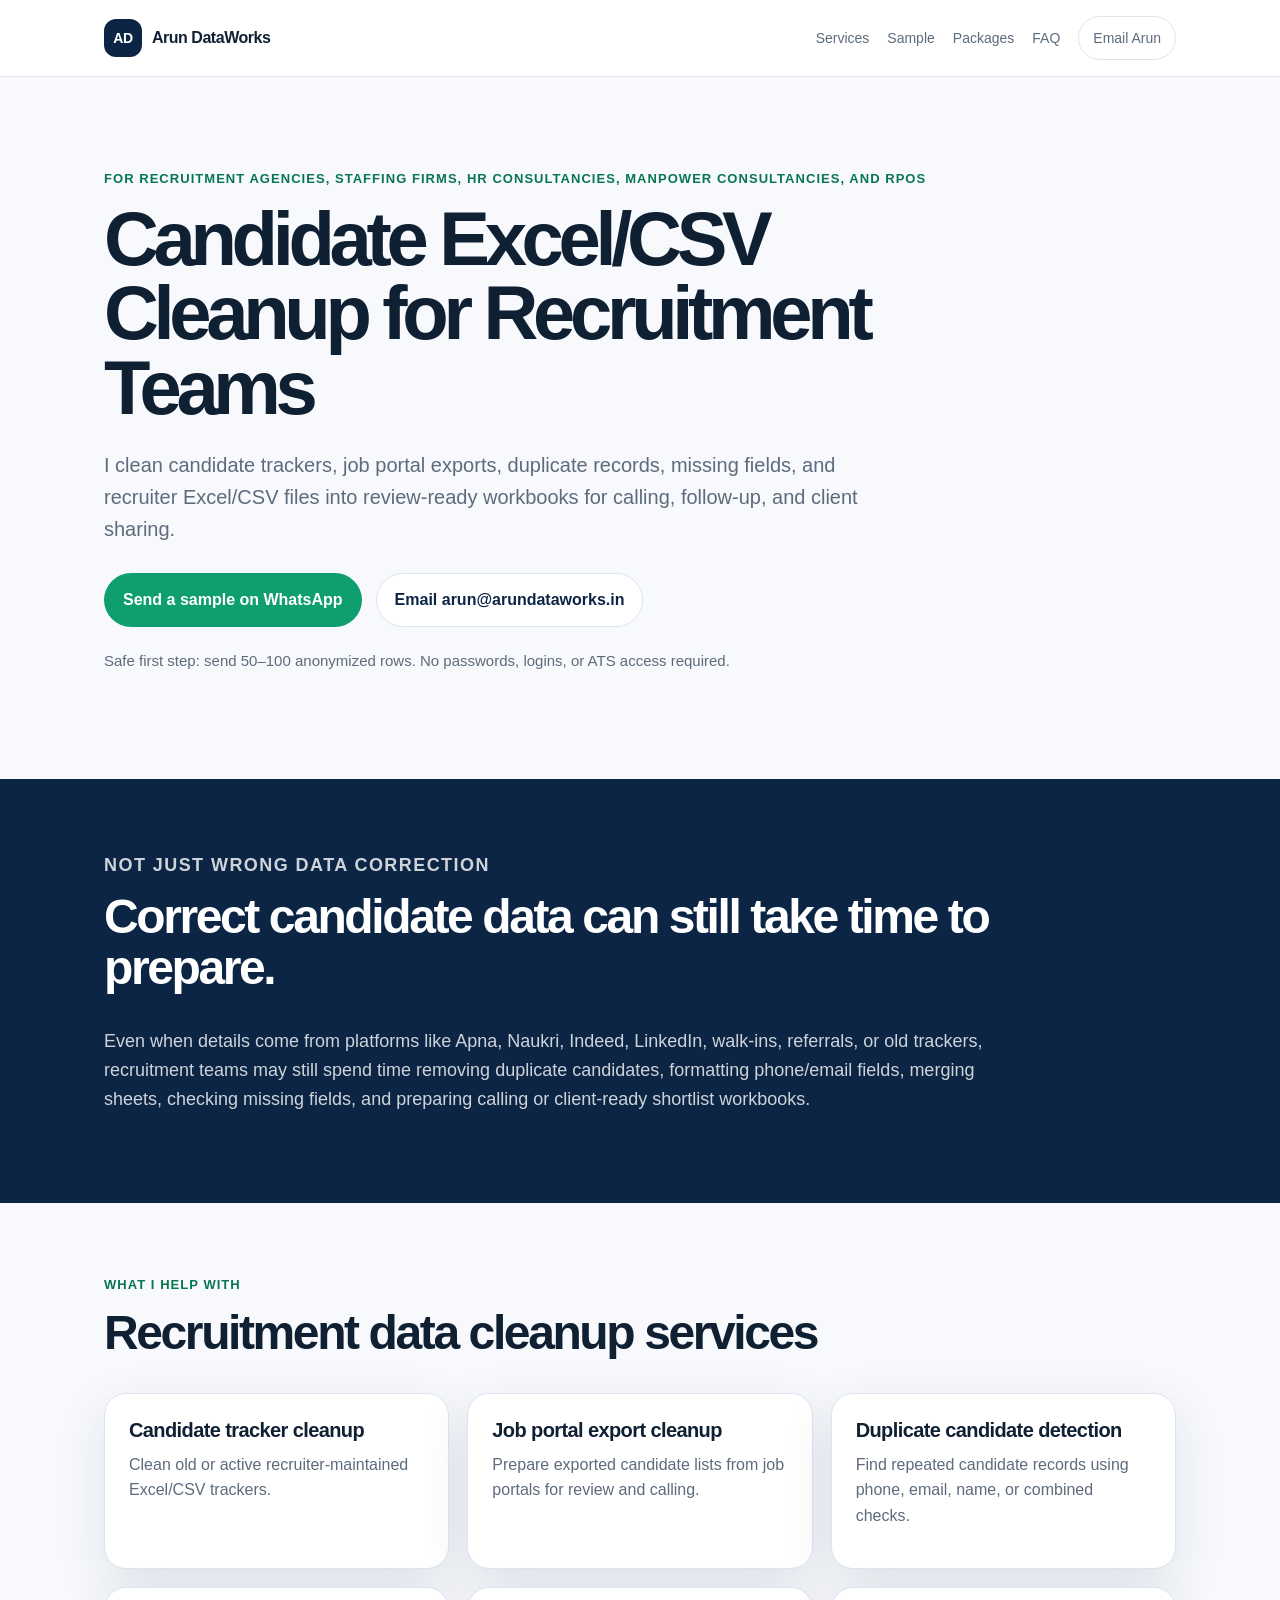
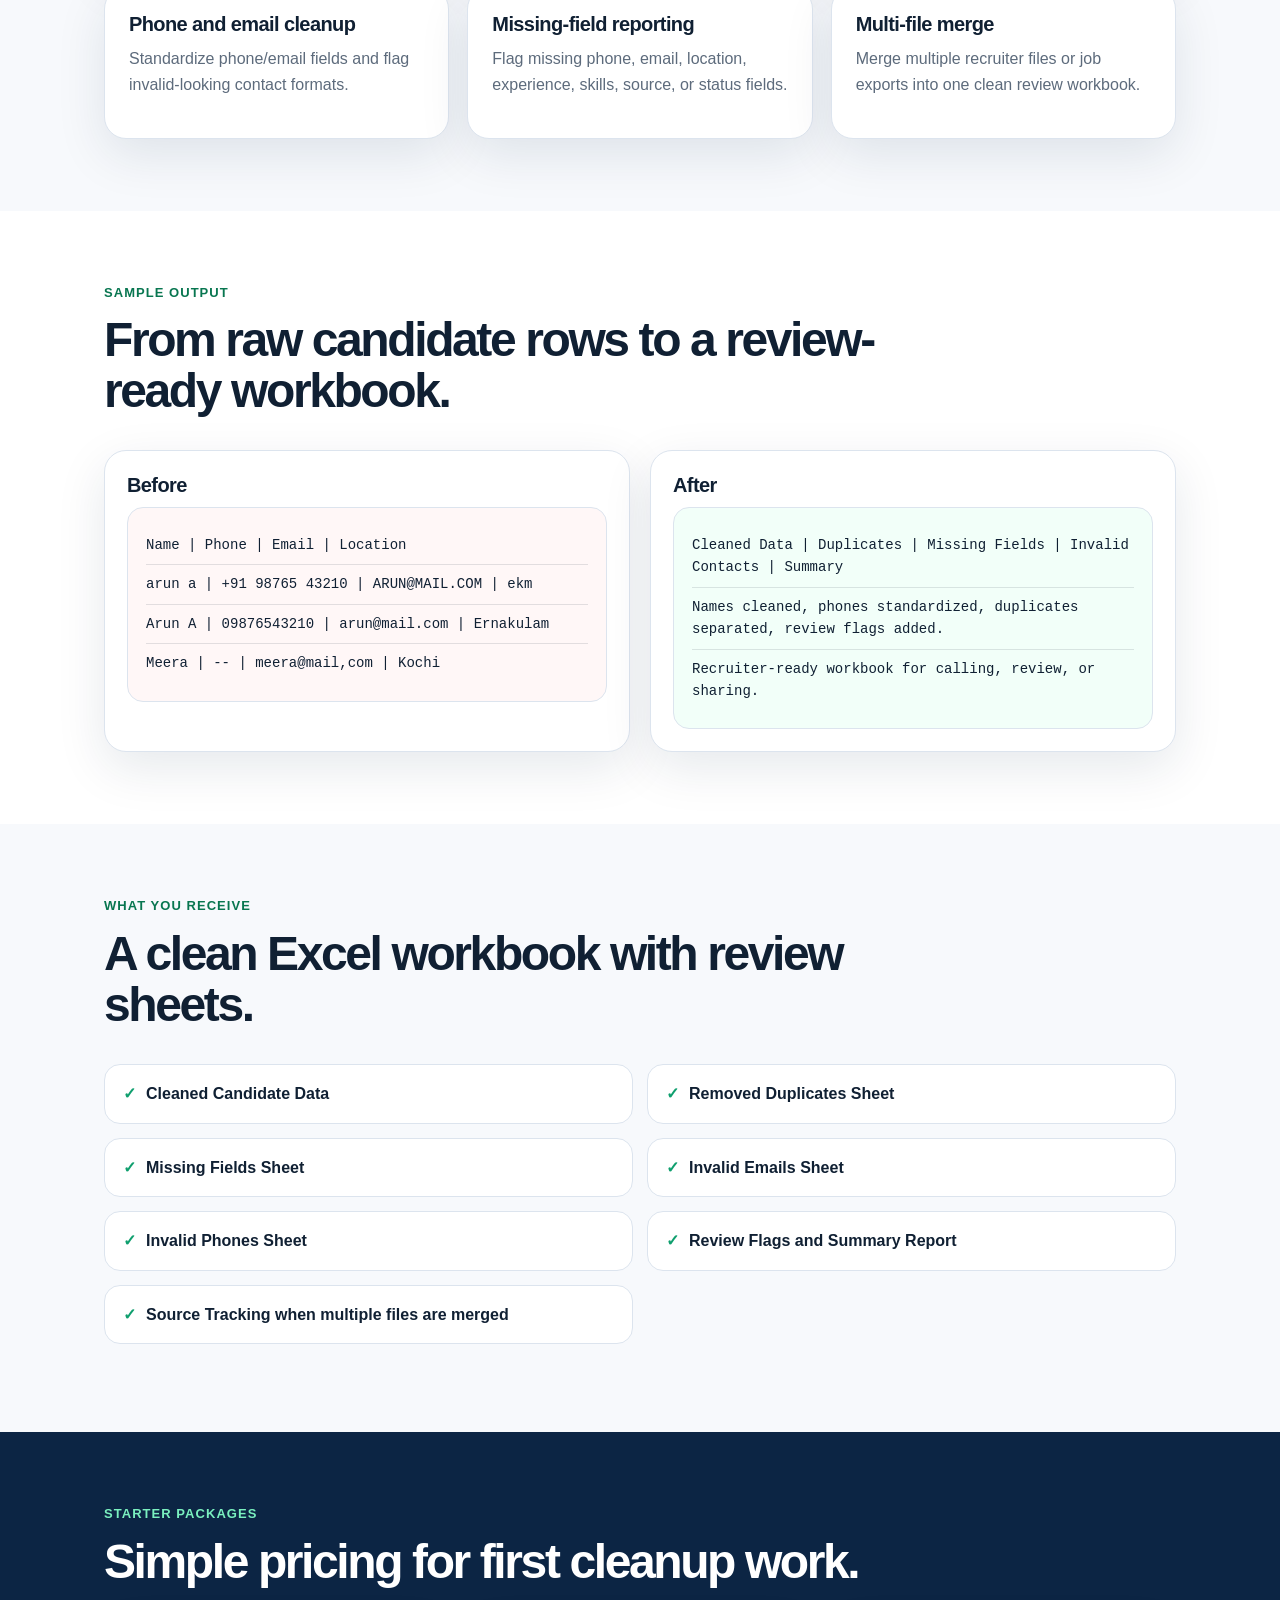
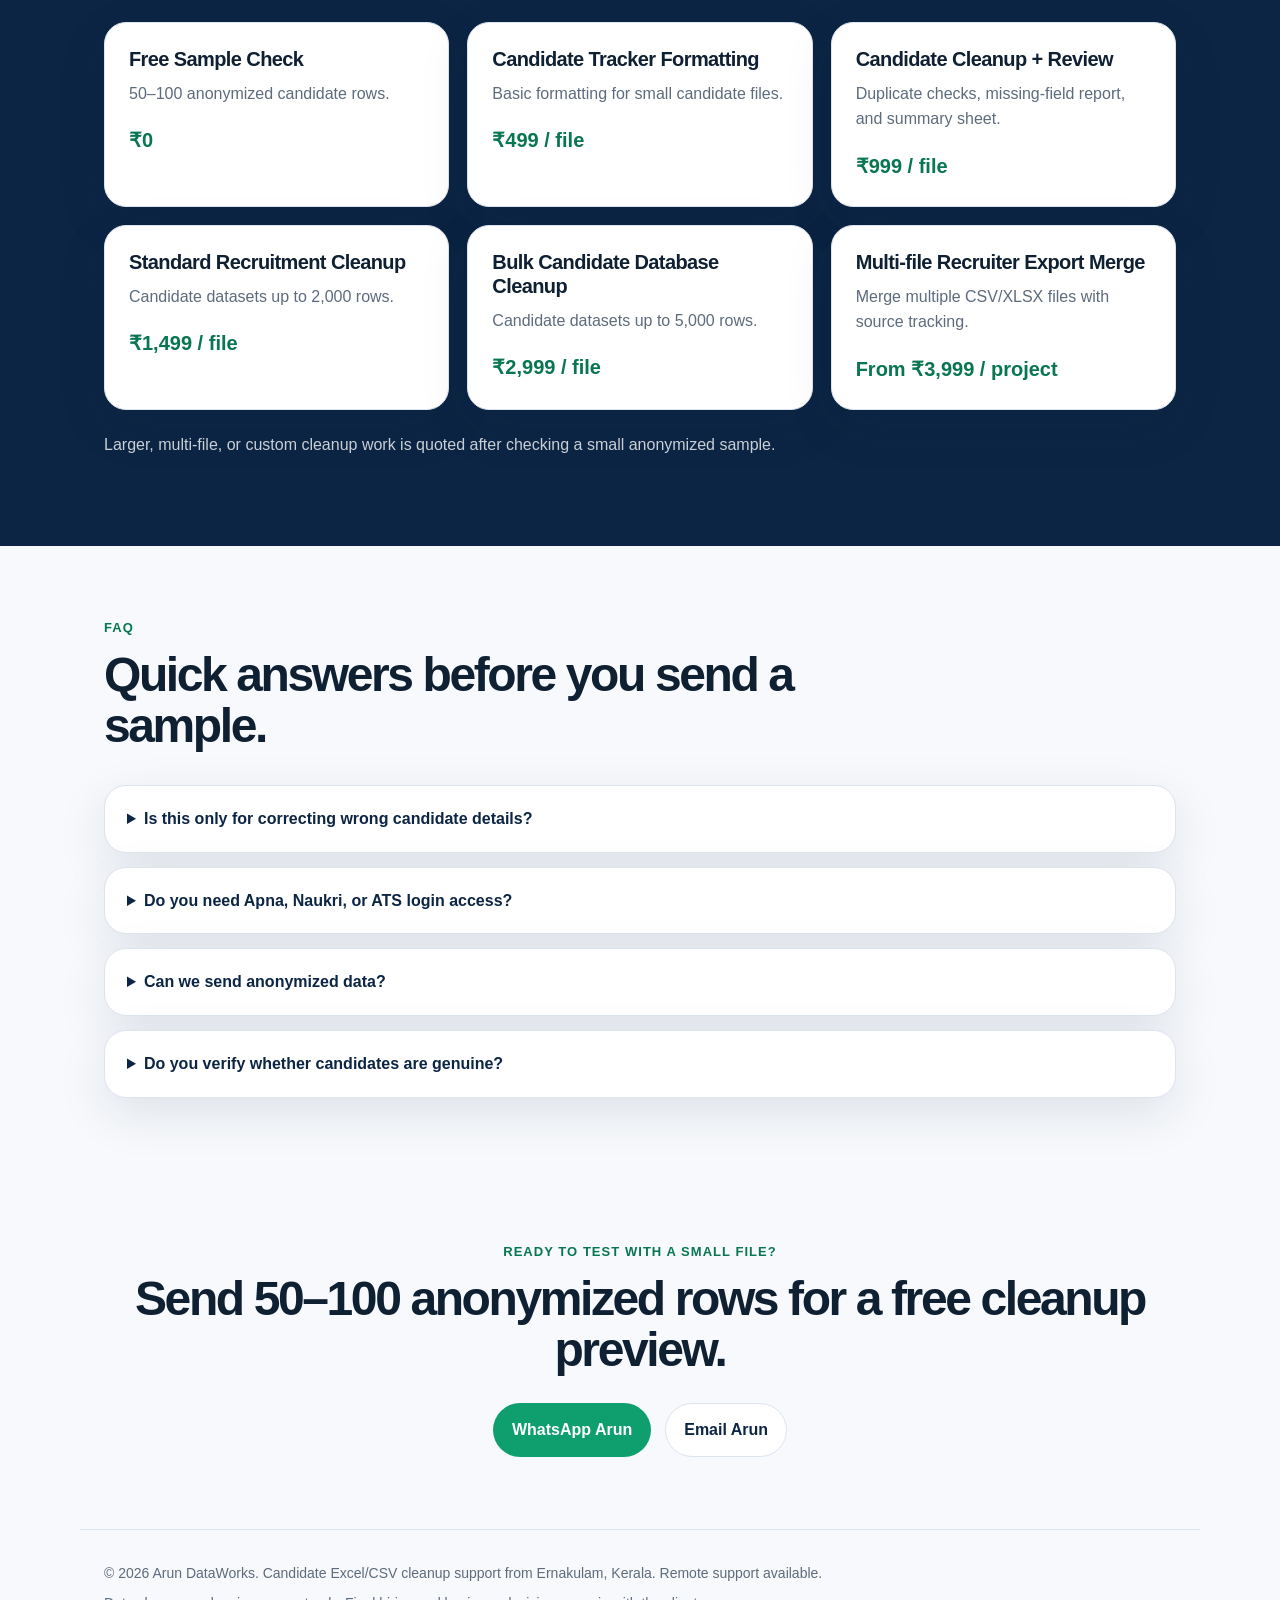
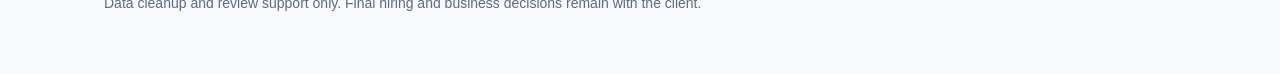
==== index.html @ e159ff58 "Initial website structure" ====
<!DOCTYPE html>
<html lang="en">
<head>
  <meta charset="UTF-8" />
  <meta name="viewport" content="width=device-width, initial-scale=1.0" />
  <meta name="description" content="Arun DataWorks helps recruitment teams clean candidate Excel/CSV files into calling-ready and review-ready workbooks." />
  <title>Arun DataWorks | Candidate Excel/CSV Cleanup</title>
  <link rel="stylesheet" href="style.css" />
</head>
<body>
  <header class="site-header">
    <nav class="nav">
      <a class="brand" href="#top" aria-label="Arun DataWorks home">
        <span class="brand-mark">AD</span>
        <span>Arun DataWorks</span>
      </a>

      <div class="nav-links" aria-label="Primary navigation">
        <a href="#services">Services</a>
        <a href="#sample">Sample</a>
        <a href="#packages">Packages</a>
        <a href="#faq">FAQ</a>
        <a class="nav-cta" href="mailto:arun@arundataworks.in">Email Arun</a>
      </div>
    </nav>
  </header>

  <main id="top">
    <section class="hero section">
      <div class="hero-content">
        <p class="eyebrow">For recruitment agencies, staffing firms, HR consultancies, manpower consultancies, and RPOs</p>
        <h1>Candidate Excel/CSV Cleanup for Recruitment Teams</h1>
        <p class="hero-subtitle">
          I clean candidate trackers, job portal exports, duplicate records, missing fields,
          and recruiter Excel/CSV files into review-ready workbooks for calling, follow-up,
          and client sharing.
        </p>

        <div class="hero-actions">
          <a class="button primary" href="https://wa.me/919778073246">Send a sample on WhatsApp</a>
          <a class="button secondary" href="mailto:arun@arundataworks.in">Email arun@arundataworks.in</a>
        </div>

        <p class="trust-note">
          Safe first step: send 50–100 anonymized rows. No passwords, logins, or ATS access required.
        </p>
      </div>
    </section>

    <section class="section problem">
      <div class="section-heading">
        <p class="eyebrow">Not just wrong data correction</p>
        <h2>Correct candidate data can still take time to prepare.</h2>
      </div>
      <p>
        Even when details come from platforms like Apna, Naukri, Indeed, LinkedIn, walk-ins,
        referrals, or old trackers, recruitment teams may still spend time removing duplicate
        candidates, formatting phone/email fields, merging sheets, checking missing fields,
        and preparing calling or client-ready shortlist workbooks.
      </p>
    </section>

    <section id="services" class="section">
      <div class="section-heading">
        <p class="eyebrow">What I help with</p>
        <h2>Recruitment data cleanup services</h2>
      </div>

      <div class="grid cards">
        <article class="card">
          <h3>Candidate tracker cleanup</h3>
          <p>Clean old or active recruiter-maintained Excel/CSV trackers.</p>
        </article>
        <article class="card">
          <h3>Job portal export cleanup</h3>
          <p>Prepare exported candidate lists from job portals for review and calling.</p>
        </article>
        <article class="card">
          <h3>Duplicate candidate detection</h3>
          <p>Find repeated candidate records using phone, email, name, or combined checks.</p>
        </article>
        <article class="card">
          <h3>Phone and email cleanup</h3>
          <p>Standardize phone/email fields and flag invalid-looking contact formats.</p>
        </article>
        <article class="card">
          <h3>Missing-field reporting</h3>
          <p>Flag missing phone, email, location, experience, skills, source, or status fields.</p>
        </article>
        <article class="card">
          <h3>Multi-file merge</h3>
          <p>Merge multiple recruiter files or job exports into one clean review workbook.</p>
        </article>
      </div>
    </section>

    <section id="sample" class="section sample">
      <div class="section-heading">
        <p class="eyebrow">Sample output</p>
        <h2>From raw candidate rows to a review-ready workbook.</h2>
      </div>

      <div class="sample-grid">
        <div class="mock-table">
          <h3>Before</h3>
          <div class="table-box messy">
            <div>Name | Phone | Email | Location</div>
            <div>arun a | +91 98765 43210 | ARUN@MAIL.COM | ekm</div>
            <div>Arun A | 09876543210 | arun@mail.com | Ernakulam</div>
            <div>Meera | -- | meera@mail,com | Kochi</div>
          </div>
        </div>

        <div class="mock-table">
          <h3>After</h3>
          <div class="table-box clean">
            <div>Cleaned Data | Duplicates | Missing Fields | Invalid Contacts | Summary</div>
            <div>Names cleaned, phones standardized, duplicates separated, review flags added.</div>
            <div>Recruiter-ready workbook for calling, review, or sharing.</div>
          </div>
        </div>
      </div>
    </section>

    <section class="section receive">
      <div class="section-heading">
        <p class="eyebrow">What you receive</p>
        <h2>A clean Excel workbook with review sheets.</h2>
      </div>

      <ul class="check-list">
        <li>Cleaned Candidate Data</li>
        <li>Removed Duplicates Sheet</li>
        <li>Missing Fields Sheet</li>
        <li>Invalid Emails Sheet</li>
        <li>Invalid Phones Sheet</li>
        <li>Review Flags and Summary Report</li>
        <li>Source Tracking when multiple files are merged</li>
      </ul>
    </section>

    <section id="packages" class="section packages">
      <div class="section-heading">
        <p class="eyebrow">Starter packages</p>
        <h2>Simple pricing for first cleanup work.</h2>
      </div>

      <div class="package-list">
        <div class="package">
          <h3>Free Sample Check</h3>
          <p>50–100 anonymized candidate rows.</p>
          <strong>₹0</strong>
        </div>
        <div class="package">
          <h3>Candidate Tracker Formatting</h3>
          <p>Basic formatting for small candidate files.</p>
          <strong>₹499 / file</strong>
        </div>
        <div class="package">
          <h3>Candidate Cleanup + Review</h3>
          <p>Duplicate checks, missing-field report, and summary sheet.</p>
          <strong>₹999 / file</strong>
        </div>
        <div class="package">
          <h3>Standard Recruitment Cleanup</h3>
          <p>Candidate datasets up to 2,000 rows.</p>
          <strong>₹1,499 / file</strong>
        </div>
        <div class="package">
          <h3>Bulk Candidate Database Cleanup</h3>
          <p>Candidate datasets up to 5,000 rows.</p>
          <strong>₹2,999 / file</strong>
        </div>
        <div class="package">
          <h3>Multi-file Recruiter Export Merge</h3>
          <p>Merge multiple CSV/XLSX files with source tracking.</p>
          <strong>From ₹3,999 / project</strong>
        </div>
      </div>

      <p class="package-note">
        Larger, multi-file, or custom cleanup work is quoted after checking a small anonymized sample.
      </p>
    </section>

    <section id="faq" class="section faq">
      <div class="section-heading">
        <p class="eyebrow">FAQ</p>
        <h2>Quick answers before you send a sample.</h2>
      </div>

      <div class="faq-list">
        <details>
          <summary>Is this only for correcting wrong candidate details?</summary>
          <p>No. The main value is saving recruiter time after candidate data is collected: duplicate removal, formatting, missing-field checks, sheet merging, and calling/client-ready workbook preparation.</p>
        </details>
        <details>
          <summary>Do you need Apna, Naukri, or ATS login access?</summary>
          <p>No. I only work with Excel/CSV files shared by your team. No passwords, logins, or ATS access are required.</p>
        </details>
        <details>
          <summary>Can we send anonymized data?</summary>
          <p>Yes. For a sample check, candidate names and contact details can be removed or masked.</p>
        </details>
        <details>
          <summary>Do you verify whether candidates are genuine?</summary>
          <p>No. I provide data cleanup and review support only. Final hiring, candidate communication, client submission, and business decisions remain with your recruitment team.</p>
        </details>
      </div>
    </section>

    <section class="section final-cta">
      <p class="eyebrow">Ready to test with a small file?</p>
      <h2>Send 50–100 anonymized rows for a free cleanup preview.</h2>
      <div class="hero-actions">
        <a class="button primary" href="https://wa.me/919778073246">WhatsApp Arun</a>
        <a class="button secondary" href="mailto:arun@arundataworks.in">Email Arun</a>
      </div>
    </section>
  </main>

  <footer class="footer">
    <p>© 2026 Arun DataWorks. Candidate Excel/CSV cleanup support from Ernakulam, Kerala. Remote support available.</p>
    <p>Data cleanup and review support only. Final hiring and business decisions remain with the client.</p>
  </footer>
</body>
</html>
---- style.css ----
/* Arun DataWorks - Stage 1 website styles */

:root {
  --bg: #f7f9fc;
  --text: #102033;
  --muted: #5d6b7c;
  --navy: #0c2544;
  --navy-2: #153a66;
  --green: #0f9f6e;
  --green-dark: #087650;
  --card: #ffffff;
  --border: #dce4ee;
  --shadow: 0 16px 50px rgba(13, 37, 68, 0.10);
}

* {
  box-sizing: border-box;
}

html {
  scroll-behavior: smooth;
}

body {
  margin: 0;
  font-family: Arial, Helvetica, sans-serif;
  background: var(--bg);
  color: var(--text);
  line-height: 1.6;
}

a {
  color: inherit;
  text-decoration: none;
}

.site-header {
  position: sticky;
  top: 0;
  z-index: 10;
  background: rgba(255, 255, 255, 0.94);
  border-bottom: 1px solid var(--border);
  backdrop-filter: blur(14px);
}

.nav {
  max-width: 1120px;
  margin: 0 auto;
  padding: 16px 24px;
  display: flex;
  align-items: center;
  justify-content: space-between;
  gap: 24px;
}

.brand {
  display: flex;
  align-items: center;
  gap: 10px;
  font-weight: 800;
  letter-spacing: -0.03em;
}

.brand-mark {
  width: 38px;
  height: 38px;
  display: inline-grid;
  place-items: center;
  border-radius: 12px;
  background: var(--navy);
  color: #ffffff;
  font-size: 14px;
}

.nav-links {
  display: flex;
  align-items: center;
  gap: 18px;
  font-size: 14px;
  color: var(--muted);
}

.nav-links a:hover {
  color: var(--navy);
}

.nav-cta {
  padding: 10px 14px;
  border: 1px solid var(--border);
  border-radius: 999px;
  background: #ffffff;
}

.section {
  max-width: 1120px;
  margin: 0 auto;
  padding: 72px 24px;
}

.hero {
  min-height: 78vh;
  display: flex;
  align-items: center;
}

.hero-content {
  max-width: 850px;
}

.eyebrow {
  margin: 0 0 12px;
  color: var(--green-dark);
  text-transform: uppercase;
  letter-spacing: 0.08em;
  font-weight: 800;
  font-size: 13px;
}

h1,
h2,
h3,
p {
  margin-top: 0;
}

h1 {
  font-size: clamp(42px, 7vw, 76px);
  line-height: 0.98;
  letter-spacing: -0.07em;
  margin-bottom: 24px;
}

h2 {
  font-size: clamp(30px, 4vw, 48px);
  line-height: 1.05;
  letter-spacing: -0.05em;
  margin-bottom: 18px;
}

h3 {
  font-size: 20px;
  line-height: 1.2;
  letter-spacing: -0.03em;
  margin-bottom: 10px;
}

.hero-subtitle {
  font-size: 20px;
  color: var(--muted);
  max-width: 760px;
}

.hero-actions {
  display: flex;
  flex-wrap: wrap;
  gap: 14px;
  margin-top: 28px;
}

.button {
  display: inline-flex;
  align-items: center;
  justify-content: center;
  min-height: 48px;
  padding: 13px 18px;
  border-radius: 999px;
  font-weight: 800;
  border: 1px solid transparent;
}

.button.primary {
  background: var(--green);
  color: #ffffff;
}

.button.primary:hover {
  background: var(--green-dark);
}

.button.secondary {
  background: #ffffff;
  color: var(--navy);
  border-color: var(--border);
}

.trust-note {
  margin-top: 22px;
  color: var(--muted);
  font-size: 15px;
}

.problem {
  background: var(--navy);
  color: #ffffff;
  max-width: none;
  padding-left: calc((100% - 1120px) / 2 + 24px);
  padding-right: calc((100% - 1120px) / 2 + 24px);
}

.problem .section-heading,
.problem p {
  max-width: 900px;
}

.problem p {
  color: rgba(255, 255, 255, 0.80);
  font-size: 18px;
}

.section-heading {
  max-width: 780px;
  margin-bottom: 34px;
}

.grid.cards {
  display: grid;
  grid-template-columns: repeat(3, 1fr);
  gap: 18px;
}

.card,
.package,
details,
.mock-table {
  background: var(--card);
  border: 1px solid var(--border);
  border-radius: 22px;
  box-shadow: var(--shadow);
}

.card {
  padding: 24px;
}

.card p,
.package p,
details p {
  color: var(--muted);
}

.sample {
  background: #ffffff;
  max-width: none;
  padding-left: calc((100% - 1120px) / 2 + 24px);
  padding-right: calc((100% - 1120px) / 2 + 24px);
}

.sample-grid {
  display: grid;
  grid-template-columns: repeat(2, 1fr);
  gap: 20px;
}

.mock-table {
  padding: 22px;
}

.table-box {
  overflow-x: auto;
  padding: 18px;
  border-radius: 16px;
  font-family: "Courier New", Courier, monospace;
  font-size: 14px;
  border: 1px solid var(--border);
}

.table-box div {
  padding: 8px 0;
  border-bottom: 1px solid rgba(16, 32, 51, 0.12);
}

.table-box div:last-child {
  border-bottom: none;
}

.table-box.messy {
  background: #fff7f7;
}

.table-box.clean {
  background: #f2fff9;
}

.check-list {
  display: grid;
  grid-template-columns: repeat(2, 1fr);
  gap: 14px;
  padding: 0;
  list-style: none;
}

.check-list li {
  background: #ffffff;
  border: 1px solid var(--border);
  border-radius: 16px;
  padding: 16px 18px;
  font-weight: 700;
}

.check-list li::before {
  content: "✓";
  color: var(--green);
  margin-right: 10px;
}

.packages {
  background: var(--navy);
  color: #ffffff;
  max-width: none;
  padding-left: calc((100% - 1120px) / 2 + 24px);
  padding-right: calc((100% - 1120px) / 2 + 24px);
}

.packages .eyebrow {
  color: #7af0bf;
}

.package-list {
  display: grid;
  grid-template-columns: repeat(3, 1fr);
  gap: 18px;
}

.package {
  padding: 24px;
  color: var(--text);
}

.package strong {
  display: block;
  margin-top: 18px;
  color: var(--green-dark);
  font-size: 20px;
}

.package-note {
  margin-top: 22px;
  color: rgba(255, 255, 255, 0.78);
}

.faq-list {
  display: grid;
  gap: 14px;
}

details {
  padding: 20px 22px;
}

summary {
  cursor: pointer;
  font-weight: 800;
  color: var(--navy);
}

details p {
  margin-top: 12px;
  margin-bottom: 0;
}

.final-cta {
  text-align: center;
}

.final-cta .hero-actions {
  justify-content: center;
}

.footer {
  max-width: 1120px;
  margin: 0 auto;
  padding: 32px 24px 52px;
  color: var(--muted);
  border-top: 1px solid var(--border);
  font-size: 14px;
}

.footer p {
  margin-bottom: 8px;
}

@media (max-width: 860px) {
  .nav {
    align-items: flex-start;
  }

  .nav-links {
    display: none;
  }

  .hero {
    min-height: auto;
    padding-top: 64px;
  }

  .grid.cards,
  .sample-grid,
  .package-list,
  .check-list {
    grid-template-columns: 1fr;
  }

  .section {
    padding-top: 56px;
    padding-bottom: 56px;
  }
}
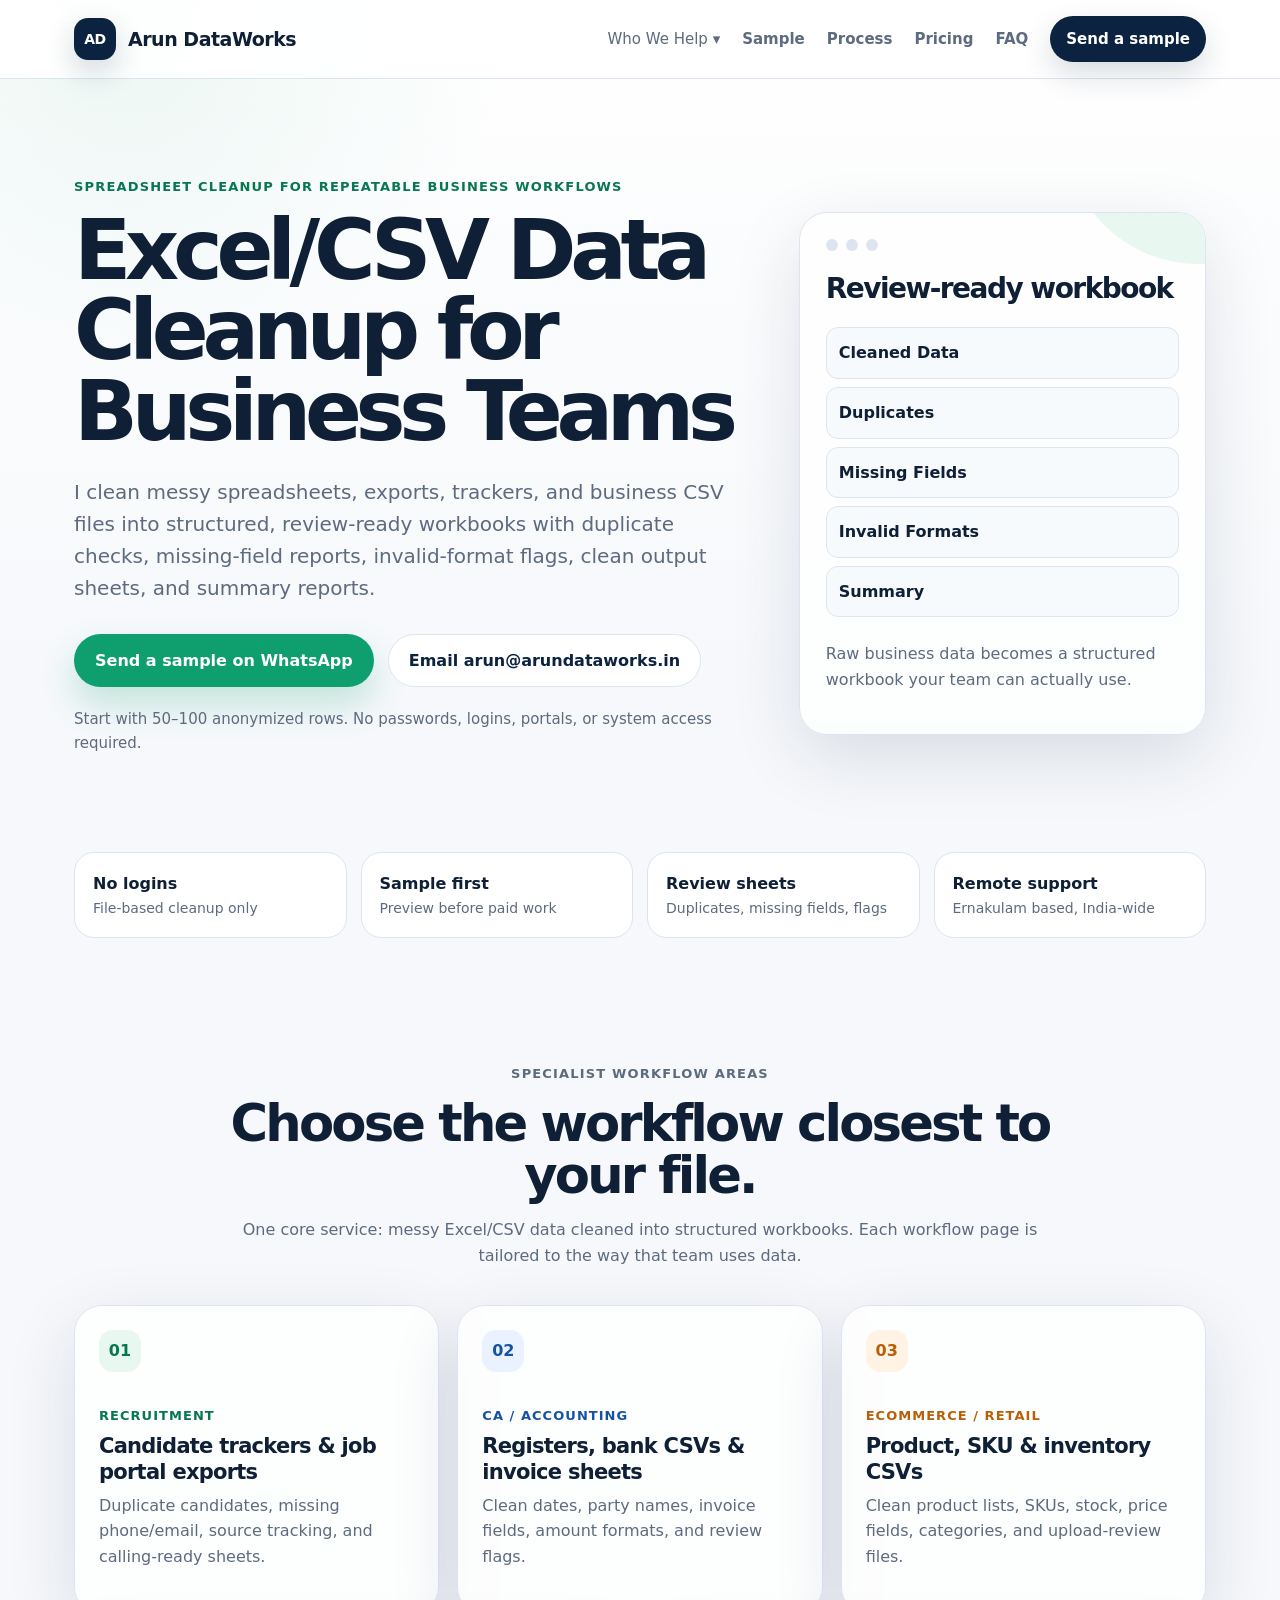
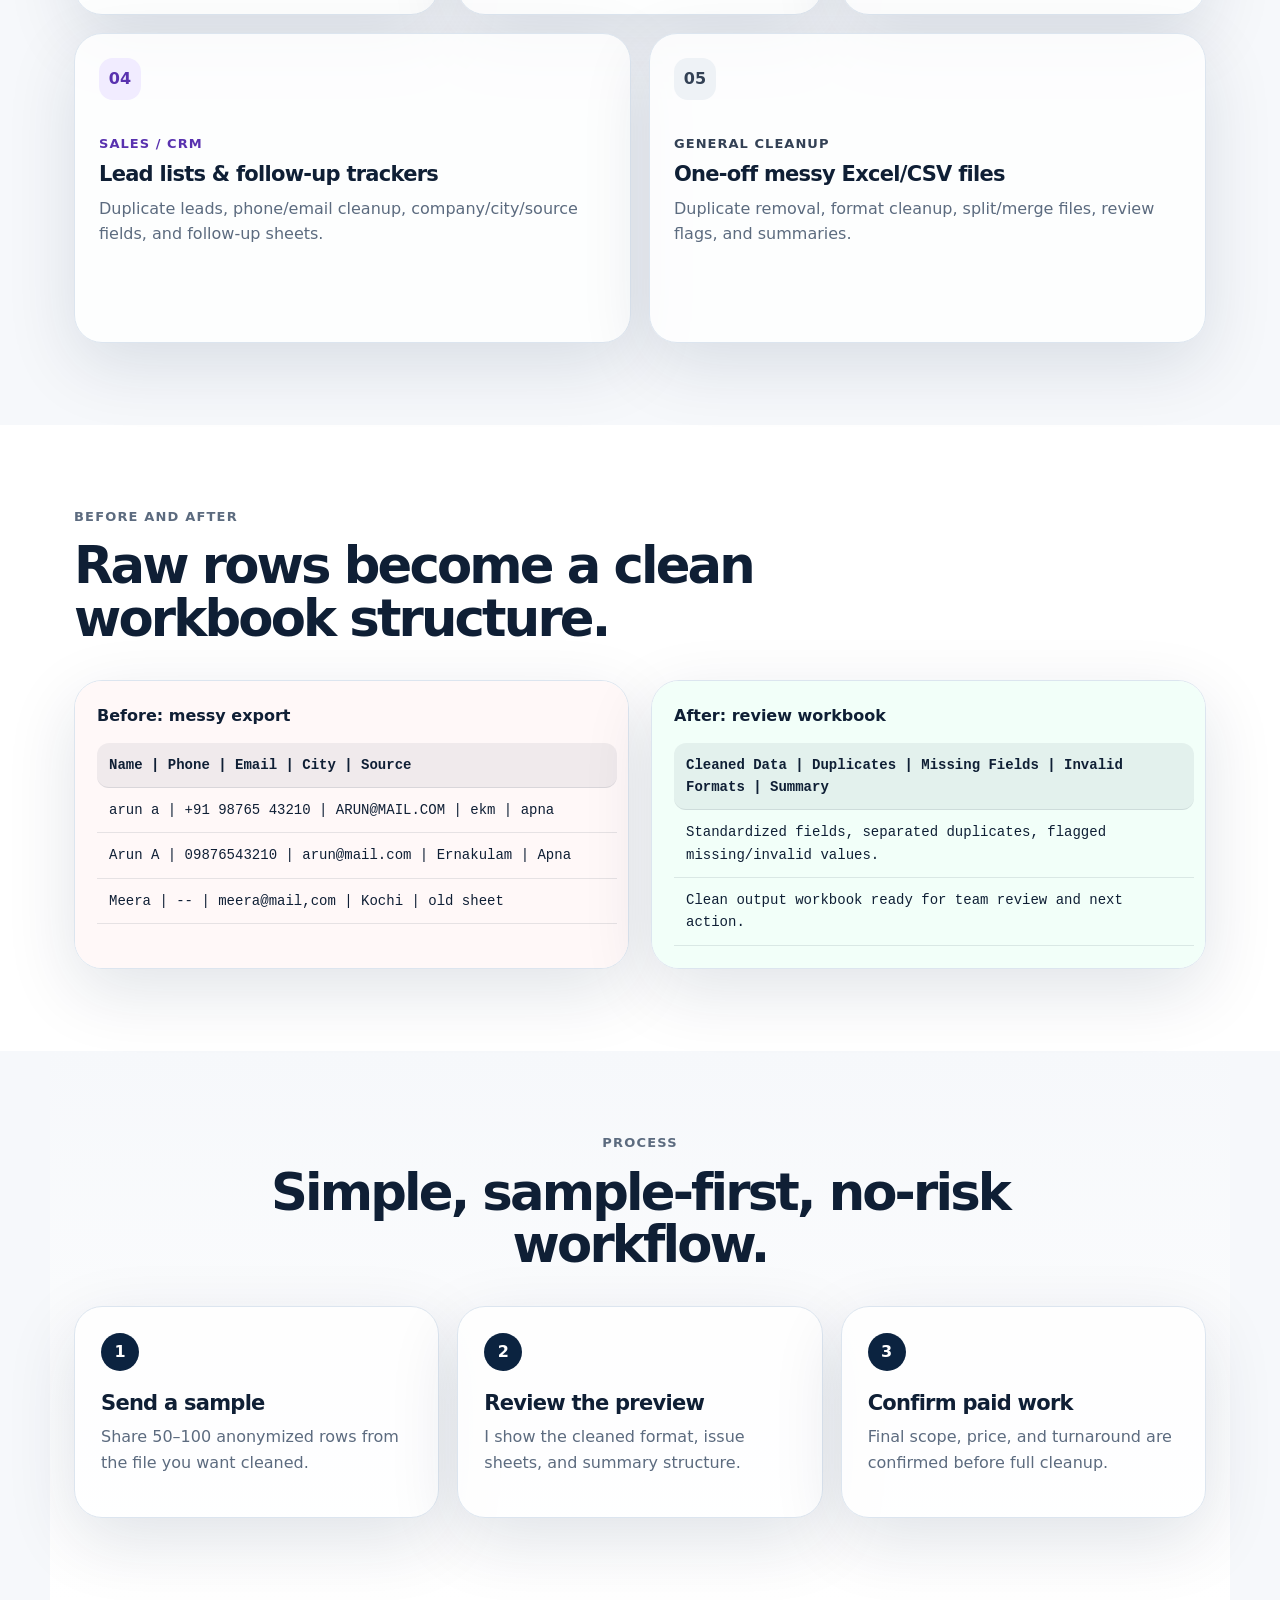
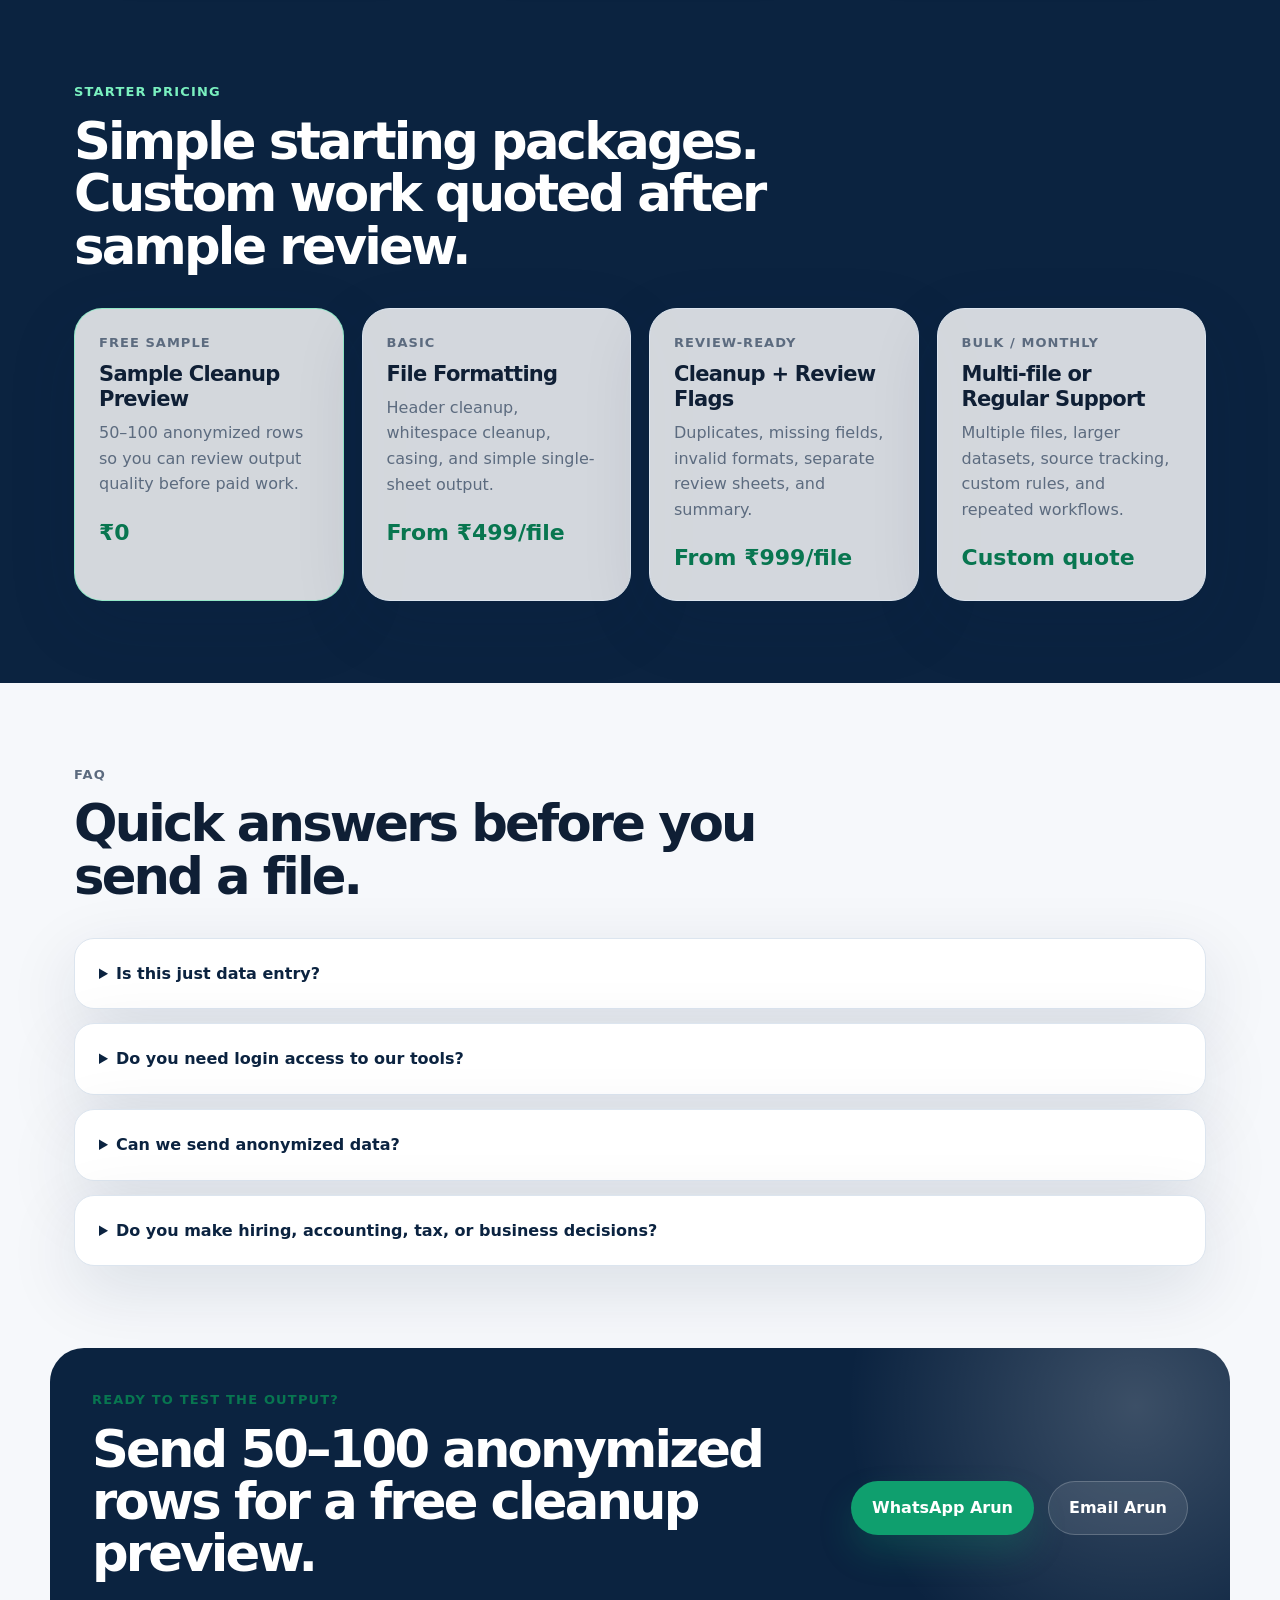
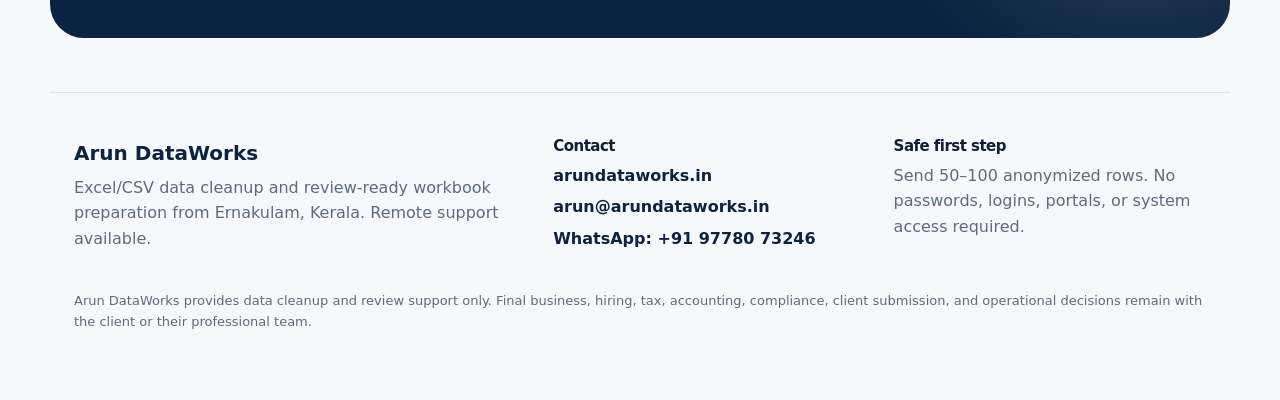
==== commit 8d49b88d: "Polish multi-service website design" ====
--- a/index.html
+++ b/index.html
@@ -3,225 +3,262 @@
 <head>
   <meta charset="UTF-8" />
   <meta name="viewport" content="width=device-width, initial-scale=1.0" />
-  <meta name="description" content="Arun DataWorks helps recruitment teams clean candidate Excel/CSV files into calling-ready and review-ready workbooks." />
-  <title>Arun DataWorks | Candidate Excel/CSV Cleanup</title>
+  <meta name="description" content="Arun DataWorks cleans messy Excel/CSV files, exports, trackers, and business data into structured, review-ready workbooks." />
+  <title>Arun DataWorks | Excel/CSV Data Cleanup for Business Teams</title>
   <link rel="stylesheet" href="style.css" />
 </head>
-<body>
-  <header class="site-header">
-    <nav class="nav">
-      <a class="brand" href="#top" aria-label="Arun DataWorks home">
-        <span class="brand-mark">AD</span>
-        <span>Arun DataWorks</span>
-      </a>
-
-      <div class="nav-links" aria-label="Primary navigation">
-        <a href="#services">Services</a>
-        <a href="#sample">Sample</a>
-        <a href="#packages">Packages</a>
-        <a href="#faq">FAQ</a>
-        <a class="nav-cta" href="mailto:arun@arundataworks.in">Email Arun</a>
-      </div>
-    </nav>
-  </header>
-
-  <main id="top">
-    <section class="hero section">
-      <div class="hero-content">
-        <p class="eyebrow">For recruitment agencies, staffing firms, HR consultancies, manpower consultancies, and RPOs</p>
-        <h1>Candidate Excel/CSV Cleanup for Recruitment Teams</h1>
-        <p class="hero-subtitle">
-          I clean candidate trackers, job portal exports, duplicate records, missing fields,
-          and recruiter Excel/CSV files into review-ready workbooks for calling, follow-up,
-          and client sharing.
-        </p>
-
-        <div class="hero-actions">
-          <a class="button primary" href="https://wa.me/919778073246">Send a sample on WhatsApp</a>
-          <a class="button secondary" href="mailto:arun@arundataworks.in">Email arun@arundataworks.in</a>
+<body class="home">
+  
+<header class="site-header">
+  <nav class="nav" aria-label="Main navigation">
+    <a class="brand" href="index.html" aria-label="Arun DataWorks home">
+      <span class="brand-mark">AD</span>
+      <span class="brand-text">Arun DataWorks</span>
+    </a>
+
+    <div class="nav-links">
+      <div class="nav-dropdown">
+        <button class="nav-link dropdown-trigger" type="button" aria-label="Open service areas">
+          Who We Help <span aria-hidden="true">▾</span>
+        </button>
+        <div class="mega-menu" aria-label="Service areas">
+          <a href="recruitment.html" class=""><span>Recruitment teams</span><small>Candidate trackers & portal exports</small></a>
+<a href="accounting.html" class=""><span>CA / accounting firms</span><small>Registers, ledgers & bank CSVs</small></a>
+<a href="ecommerce.html" class=""><span>Ecommerce teams</span><small>SKU, product & inventory files</small></a>
+<a href="lead-lists.html" class=""><span>Sales / lead lists</span><small>CRM exports & follow-up sheets</small></a>
+<a href="general-cleanup.html" class=""><span>General cleanup</span><small>One-off messy Excel/CSV files</small></a>
         </div>
-
-        <p class="trust-note">
-          Safe first step: send 50–100 anonymized rows. No passwords, logins, or ATS access required.
-        </p>
-      </div>
-    </section>
-
-    <section class="section problem">
-      <div class="section-heading">
-        <p class="eyebrow">Not just wrong data correction</p>
-        <h2>Correct candidate data can still take time to prepare.</h2>
-      </div>
-      <p>
-        Even when details come from platforms like Apna, Naukri, Indeed, LinkedIn, walk-ins,
-        referrals, or old trackers, recruitment teams may still spend time removing duplicate
-        candidates, formatting phone/email fields, merging sheets, checking missing fields,
-        and preparing calling or client-ready shortlist workbooks.
+      </div>
+      <a class="nav-link" href="index.html#sample">Sample</a>
+      <a class="nav-link" href="index.html#process">Process</a>
+      <a class="nav-link" href="index.html#pricing">Pricing</a>
+      <a class="nav-link" href="index.html#faq">FAQ</a>
+      <a class="nav-cta" href="https://wa.me/919778073246">Send a sample</a>
+    </div>
+  </nav>
+</header>
+
+  <main>
+    
+<section class="hero home-hero">
+  <div class="hero-inner">
+    <div class="hero-copy">
+      <p class="eyebrow">Spreadsheet cleanup for repeatable business workflows</p>
+      <h1>Excel/CSV Data Cleanup for Business Teams</h1>
+      <p class="hero-subtitle">
+        I clean messy spreadsheets, exports, trackers, and business CSV files into structured,
+        review-ready workbooks with duplicate checks, missing-field reports, invalid-format flags,
+        clean output sheets, and summary reports.
       </p>
-    </section>
-
-    <section id="services" class="section">
-      <div class="section-heading">
-        <p class="eyebrow">What I help with</p>
-        <h2>Recruitment data cleanup services</h2>
-      </div>
-
-      <div class="grid cards">
-        <article class="card">
-          <h3>Candidate tracker cleanup</h3>
-          <p>Clean old or active recruiter-maintained Excel/CSV trackers.</p>
-        </article>
-        <article class="card">
-          <h3>Job portal export cleanup</h3>
-          <p>Prepare exported candidate lists from job portals for review and calling.</p>
-        </article>
-        <article class="card">
-          <h3>Duplicate candidate detection</h3>
-          <p>Find repeated candidate records using phone, email, name, or combined checks.</p>
-        </article>
-        <article class="card">
-          <h3>Phone and email cleanup</h3>
-          <p>Standardize phone/email fields and flag invalid-looking contact formats.</p>
-        </article>
-        <article class="card">
-          <h3>Missing-field reporting</h3>
-          <p>Flag missing phone, email, location, experience, skills, source, or status fields.</p>
-        </article>
-        <article class="card">
-          <h3>Multi-file merge</h3>
-          <p>Merge multiple recruiter files or job exports into one clean review workbook.</p>
-        </article>
-      </div>
-    </section>
-
-    <section id="sample" class="section sample">
-      <div class="section-heading">
-        <p class="eyebrow">Sample output</p>
-        <h2>From raw candidate rows to a review-ready workbook.</h2>
-      </div>
-
-      <div class="sample-grid">
-        <div class="mock-table">
-          <h3>Before</h3>
-          <div class="table-box messy">
-            <div>Name | Phone | Email | Location</div>
-            <div>arun a | +91 98765 43210 | ARUN@MAIL.COM | ekm</div>
-            <div>Arun A | 09876543210 | arun@mail.com | Ernakulam</div>
-            <div>Meera | -- | meera@mail,com | Kochi</div>
-          </div>
-        </div>
-
-        <div class="mock-table">
-          <h3>After</h3>
-          <div class="table-box clean">
-            <div>Cleaned Data | Duplicates | Missing Fields | Invalid Contacts | Summary</div>
-            <div>Names cleaned, phones standardized, duplicates separated, review flags added.</div>
-            <div>Recruiter-ready workbook for calling, review, or sharing.</div>
-          </div>
-        </div>
-      </div>
-    </section>
-
-    <section class="section receive">
-      <div class="section-heading">
-        <p class="eyebrow">What you receive</p>
-        <h2>A clean Excel workbook with review sheets.</h2>
-      </div>
-
-      <ul class="check-list">
-        <li>Cleaned Candidate Data</li>
-        <li>Removed Duplicates Sheet</li>
-        <li>Missing Fields Sheet</li>
-        <li>Invalid Emails Sheet</li>
-        <li>Invalid Phones Sheet</li>
-        <li>Review Flags and Summary Report</li>
-        <li>Source Tracking when multiple files are merged</li>
-      </ul>
-    </section>
-
-    <section id="packages" class="section packages">
-      <div class="section-heading">
-        <p class="eyebrow">Starter packages</p>
-        <h2>Simple pricing for first cleanup work.</h2>
-      </div>
-
-      <div class="package-list">
-        <div class="package">
-          <h3>Free Sample Check</h3>
-          <p>50–100 anonymized candidate rows.</p>
-          <strong>₹0</strong>
-        </div>
-        <div class="package">
-          <h3>Candidate Tracker Formatting</h3>
-          <p>Basic formatting for small candidate files.</p>
-          <strong>₹499 / file</strong>
-        </div>
-        <div class="package">
-          <h3>Candidate Cleanup + Review</h3>
-          <p>Duplicate checks, missing-field report, and summary sheet.</p>
-          <strong>₹999 / file</strong>
-        </div>
-        <div class="package">
-          <h3>Standard Recruitment Cleanup</h3>
-          <p>Candidate datasets up to 2,000 rows.</p>
-          <strong>₹1,499 / file</strong>
-        </div>
-        <div class="package">
-          <h3>Bulk Candidate Database Cleanup</h3>
-          <p>Candidate datasets up to 5,000 rows.</p>
-          <strong>₹2,999 / file</strong>
-        </div>
-        <div class="package">
-          <h3>Multi-file Recruiter Export Merge</h3>
-          <p>Merge multiple CSV/XLSX files with source tracking.</p>
-          <strong>From ₹3,999 / project</strong>
-        </div>
-      </div>
-
-      <p class="package-note">
-        Larger, multi-file, or custom cleanup work is quoted after checking a small anonymized sample.
-      </p>
-    </section>
-
-    <section id="faq" class="section faq">
-      <div class="section-heading">
-        <p class="eyebrow">FAQ</p>
-        <h2>Quick answers before you send a sample.</h2>
-      </div>
-
-      <div class="faq-list">
-        <details>
-          <summary>Is this only for correcting wrong candidate details?</summary>
-          <p>No. The main value is saving recruiter time after candidate data is collected: duplicate removal, formatting, missing-field checks, sheet merging, and calling/client-ready workbook preparation.</p>
-        </details>
-        <details>
-          <summary>Do you need Apna, Naukri, or ATS login access?</summary>
-          <p>No. I only work with Excel/CSV files shared by your team. No passwords, logins, or ATS access are required.</p>
-        </details>
-        <details>
-          <summary>Can we send anonymized data?</summary>
-          <p>Yes. For a sample check, candidate names and contact details can be removed or masked.</p>
-        </details>
-        <details>
-          <summary>Do you verify whether candidates are genuine?</summary>
-          <p>No. I provide data cleanup and review support only. Final hiring, candidate communication, client submission, and business decisions remain with your recruitment team.</p>
-        </details>
-      </div>
-    </section>
-
-    <section class="section final-cta">
-      <p class="eyebrow">Ready to test with a small file?</p>
-      <h2>Send 50–100 anonymized rows for a free cleanup preview.</h2>
       <div class="hero-actions">
-        <a class="button primary" href="https://wa.me/919778073246">WhatsApp Arun</a>
-        <a class="button secondary" href="mailto:arun@arundataworks.in">Email Arun</a>
-      </div>
-    </section>
+        <a class="button primary" href="https://wa.me/919778073246">Send a sample on WhatsApp</a>
+        <a class="button secondary" href="mailto:arun@arundataworks.in">Email arun@arundataworks.in</a>
+      </div>
+      <p class="trust-note">Start with 50–100 anonymized rows. No passwords, logins, portals, or system access required.</p>
+    </div>
+    <div class="hero-panel universal-panel" aria-label="Workbook output preview">
+      <div class="panel-top">
+        <span></span><span></span><span></span>
+      </div>
+      <h2>Review-ready workbook</h2>
+      <div class="mini-sheet">
+        <div>Cleaned Data</div>
+        <div>Duplicates</div>
+        <div>Missing Fields</div>
+        <div>Invalid Formats</div>
+        <div>Summary</div>
+      </div>
+      <p>Raw business data becomes a structured workbook your team can actually use.</p>
+    </div>
+  </div>
+</section>
+
+<section class="trust-strip">
+  <div><strong>No logins</strong><span>File-based cleanup only</span></div>
+  <div><strong>Sample first</strong><span>Preview before paid work</span></div>
+  <div><strong>Review sheets</strong><span>Duplicates, missing fields, flags</span></div>
+  <div><strong>Remote support</strong><span>Ernakulam based, India-wide</span></div>
+</section>
+
+<section class="section">
+  <div class="section-heading centered">
+    <p class="eyebrow">Specialist workflow areas</p>
+    <h2>Choose the workflow closest to your file.</h2>
+    <p>One core service: messy Excel/CSV data cleaned into structured workbooks. Each workflow page is tailored to the way that team uses data.</p>
+  </div>
+
+  <div class="workflow-grid">
+    <a class="workflow-card recruitment-card" href="recruitment.html">
+      <span class="card-icon">01</span>
+      <p class="card-kicker">Recruitment</p>
+      <h3>Candidate trackers & job portal exports</h3>
+      <p>Duplicate candidates, missing phone/email, source tracking, and calling-ready sheets.</p>
+    </a>
+    <a class="workflow-card accounting-card" href="accounting.html">
+      <span class="card-icon">02</span>
+      <p class="card-kicker">CA / Accounting</p>
+      <h3>Registers, bank CSVs & invoice sheets</h3>
+      <p>Clean dates, party names, invoice fields, amount formats, and review flags.</p>
+    </a>
+    <a class="workflow-card ecommerce-card" href="ecommerce.html">
+      <span class="card-icon">03</span>
+      <p class="card-kicker">Ecommerce / Retail</p>
+      <h3>Product, SKU & inventory CSVs</h3>
+      <p>Clean product lists, SKUs, stock, price fields, categories, and upload-review files.</p>
+    </a>
+    <a class="workflow-card leads-card" href="lead-lists.html">
+      <span class="card-icon">04</span>
+      <p class="card-kicker">Sales / CRM</p>
+      <h3>Lead lists & follow-up trackers</h3>
+      <p>Duplicate leads, phone/email cleanup, company/city/source fields, and follow-up sheets.</p>
+    </a>
+    <a class="workflow-card general-card" href="general-cleanup.html">
+      <span class="card-icon">05</span>
+      <p class="card-kicker">General cleanup</p>
+      <h3>One-off messy Excel/CSV files</h3>
+      <p>Duplicate removal, format cleanup, split/merge files, review flags, and summaries.</p>
+    </a>
+  </div>
+</section>
+
+<section id="sample" class="section sample-section">
+  <div class="section-heading">
+    <p class="eyebrow">Before and after</p>
+    <h2>Raw rows become a clean workbook structure.</h2>
+  </div>
+
+  <div class="before-after">
+    <div class="sheet-card messy">
+      <div class="sheet-head">Before: messy export</div>
+      <div class="sheet-row header">Name | Phone | Email | City | Source</div>
+      <div class="sheet-row">arun a | +91 98765 43210 | ARUN@MAIL.COM | ekm | apna</div>
+      <div class="sheet-row">Arun A | 09876543210 | arun@mail.com | Ernakulam | Apna</div>
+      <div class="sheet-row">Meera | -- | meera@mail,com | Kochi | old sheet</div>
+    </div>
+
+    <div class="sheet-card clean">
+      <div class="sheet-head">After: review workbook</div>
+      <div class="sheet-row header">Cleaned Data | Duplicates | Missing Fields | Invalid Formats | Summary</div>
+      <div class="sheet-row">Standardized fields, separated duplicates, flagged missing/invalid values.</div>
+      <div class="sheet-row">Clean output workbook ready for team review and next action.</div>
+    </div>
+  </div>
+</section>
+
+<section id="process" class="section process-section">
+  <div class="section-heading centered">
+    <p class="eyebrow">Process</p>
+    <h2>Simple, sample-first, no-risk workflow.</h2>
+  </div>
+  <div class="process-grid">
+    <article>
+      <span>1</span>
+      <h3>Send a sample</h3>
+      <p>Share 50–100 anonymized rows from the file you want cleaned.</p>
+    </article>
+    <article>
+      <span>2</span>
+      <h3>Review the preview</h3>
+      <p>I show the cleaned format, issue sheets, and summary structure.</p>
+    </article>
+    <article>
+      <span>3</span>
+      <h3>Confirm paid work</h3>
+      <p>Final scope, price, and turnaround are confirmed before full cleanup.</p>
+    </article>
+  </div>
+</section>
+
+<section id="pricing" class="section pricing-section">
+  <div class="section-heading">
+    <p class="eyebrow">Starter pricing</p>
+    <h2>Simple starting packages. Custom work quoted after sample review.</h2>
+  </div>
+  <div class="pricing-grid">
+    <div class="price-card featured">
+      <p class="card-kicker">Free sample</p>
+      <h3>Sample Cleanup Preview</h3>
+      <p>50–100 anonymized rows so you can review output quality before paid work.</p>
+      <strong>₹0</strong>
+    </div>
+    <div class="price-card">
+      <p class="card-kicker">Basic</p>
+      <h3>File Formatting</h3>
+      <p>Header cleanup, whitespace cleanup, casing, and simple single-sheet output.</p>
+      <strong>From ₹499/file</strong>
+    </div>
+    <div class="price-card">
+      <p class="card-kicker">Review-ready</p>
+      <h3>Cleanup + Review Flags</h3>
+      <p>Duplicates, missing fields, invalid formats, separate review sheets, and summary.</p>
+      <strong>From ₹999/file</strong>
+    </div>
+    <div class="price-card">
+      <p class="card-kicker">Bulk / monthly</p>
+      <h3>Multi-file or Regular Support</h3>
+      <p>Multiple files, larger datasets, source tracking, custom rules, and repeated workflows.</p>
+      <strong>Custom quote</strong>
+    </div>
+  </div>
+</section>
+
+<section id="faq" class="section faq-section">
+  <div class="section-heading">
+    <p class="eyebrow">FAQ</p>
+    <h2>Quick answers before you send a file.</h2>
+  </div>
+  <div class="faq-list">
+    <details>
+      <summary>Is this just data entry?</summary>
+      <p>No. This is cleanup and preparation of existing Excel/CSV data: duplicates, missing fields, inconsistent formats, invalid-looking values, review flags, and structured workbook output.</p>
+    </details>
+    <details>
+      <summary>Do you need login access to our tools?</summary>
+      <p>No. I work only with files you choose to share. No passwords, logins, portals, dashboards, or system access are required.</p>
+    </details>
+    <details>
+      <summary>Can we send anonymized data?</summary>
+      <p>Yes. For the free sample, names, phone numbers, emails, or sensitive values can be removed or masked.</p>
+    </details>
+    <details>
+      <summary>Do you make hiring, accounting, tax, or business decisions?</summary>
+      <p>No. Arun DataWorks provides cleanup and review support only. Final decisions remain with your team or professional advisors.</p>
+    </details>
+  </div>
+</section>
+
+<section class="final-cta">
+  <div>
+    <p class="eyebrow">Ready to test the output?</p>
+    <h2>Send 50–100 anonymized rows for a free cleanup preview.</h2>
+  </div>
+  <div class="hero-actions">
+    <a class="button primary" href="https://wa.me/919778073246">WhatsApp Arun</a>
+    <a class="button secondary dark" href="mailto:arun@arundataworks.in">Email Arun</a>
+  </div>
+</section>
+
   </main>
-
-  <footer class="footer">
-    <p>© 2026 Arun DataWorks. Candidate Excel/CSV cleanup support from Ernakulam, Kerala. Remote support available.</p>
-    <p>Data cleanup and review support only. Final hiring and business decisions remain with the client.</p>
-  </footer>
+  
+<footer class="footer">
+  <div class="footer-grid">
+    <div>
+      <a class="footer-brand" href="index.html">Arun DataWorks</a>
+      <p>Excel/CSV data cleanup and review-ready workbook preparation from Ernakulam, Kerala. Remote support available.</p>
+    </div>
+    <div>
+      <h3>Contact</h3>
+      <a href="https://arundataworks.in">arundataworks.in</a>
+      <a href="mailto:arun@arundataworks.in">arun@arundataworks.in</a>
+      <a href="https://wa.me/919778073246">WhatsApp: +91 97780 73246</a>
+    </div>
+    <div>
+      <h3>Safe first step</h3>
+      <p>Send 50–100 anonymized rows. No passwords, logins, portals, or system access required.</p>
+    </div>
+  </div>
+  <p class="disclaimer">Arun DataWorks provides data cleanup and review support only. Final business, hiring, tax, accounting, compliance, client submission, and operational decisions remain with the client or their professional team.</p>
+</footer>
+
 </body>
 </html>
--- a/style.css
+++ b/style.css
@@ -1,407 +1,817 @@
-/* Arun DataWorks - Stage 1 website styles */
 
 :root {
-  --bg: #f7f9fc;
-  --text: #102033;
-  --muted: #5d6b7c;
-  --navy: #0c2544;
-  --navy-2: #153a66;
-  --green: #0f9f6e;
-  --green-dark: #087650;
-  --card: #ffffff;
-  --border: #dce4ee;
-  --shadow: 0 16px 50px rgba(13, 37, 68, 0.10);
-}
-
-* {
-  box-sizing: border-box;
-}
-
-html {
-  scroll-behavior: smooth;
-}
+  --bg: #f6f8fb;
+  --surface: #ffffff;
+  --text: #0f1f35;
+  --muted: #5c6b7f;
+  --border: #dce5ef;
+  --navy: #0b2340;
+  --accent: #0f9f6e;
+  --accent-soft: #e8f8f1;
+  --accent-dark: #087650;
+  --shadow: 0 22px 70px rgba(11, 35, 64, 0.12);
+  --radius: 28px;
+}
+
+body.recruitment { --accent: #0f9f6e; --accent-soft: #e8f8f1; --accent-dark: #087650; }
+body.accounting { --accent: #2472d9; --accent-soft: #eaf2ff; --accent-dark: #1653a4; }
+body.ecommerce { --accent: #e88722; --accent-soft: #fff3e5; --accent-dark: #b85f08; }
+body.leads { --accent: #7b4dd8; --accent-soft: #f1ecff; --accent-dark: #5932af; }
+body.general { --accent: #58677c; --accent-soft: #eef2f6; --accent-dark: #334155; }
+
+* { box-sizing: border-box; }
+
+html { scroll-behavior: smooth; }
 
 body {
   margin: 0;
-  font-family: Arial, Helvetica, sans-serif;
-  background: var(--bg);
+  font-family: Inter, ui-sans-serif, system-ui, -apple-system, BlinkMacSystemFont, "Segoe UI", Arial, sans-serif;
   color: var(--text);
+  background:
+    radial-gradient(circle at 10% 0%, rgba(15, 159, 110, 0.08), transparent 24rem),
+    linear-gradient(180deg, #ffffff 0%, var(--bg) 42rem);
   line-height: 1.6;
 }
 
-a {
-  color: inherit;
-  text-decoration: none;
-}
+a { color: inherit; text-decoration: none; }
 
 .site-header {
   position: sticky;
   top: 0;
-  z-index: 10;
-  background: rgba(255, 255, 255, 0.94);
+  z-index: 50;
+  background: rgba(255,255,255,.88);
   border-bottom: 1px solid var(--border);
-  backdrop-filter: blur(14px);
+  backdrop-filter: blur(16px);
 }
 
 .nav {
-  max-width: 1120px;
+  max-width: 1180px;
   margin: 0 auto;
   padding: 16px 24px;
   display: flex;
   align-items: center;
   justify-content: space-between;
-  gap: 24px;
+  gap: 26px;
 }
 
 .brand {
   display: flex;
   align-items: center;
-  gap: 10px;
-  font-weight: 800;
+  gap: 12px;
+  font-weight: 850;
   letter-spacing: -0.03em;
 }
 
 .brand-mark {
-  width: 38px;
-  height: 38px;
-  display: inline-grid;
+  width: 42px;
+  height: 42px;
+  display: grid;
   place-items: center;
-  border-radius: 12px;
+  border-radius: 14px;
   background: var(--navy);
-  color: #ffffff;
+  color: #fff;
   font-size: 14px;
-}
+  box-shadow: 0 12px 30px rgba(11,35,64,.18);
+}
+
+.brand-text { font-size: 19px; }
 
 .nav-links {
   display: flex;
   align-items: center;
-  gap: 18px;
-  font-size: 14px;
-  color: var(--muted);
-}
-
-.nav-links a:hover {
-  color: var(--navy);
-}
+  gap: 22px;
+  color: var(--muted);
+  font-size: 15px;
+}
+
+.nav-link {
+  padding: 10px 0;
+  font-weight: 650;
+}
+
+.nav-link:hover { color: var(--text); }
 
 .nav-cta {
-  padding: 10px 14px;
+  padding: 11px 16px;
+  border-radius: 999px;
+  background: var(--navy);
+  color: #fff;
+  font-weight: 800;
+  box-shadow: 0 12px 30px rgba(11,35,64,.16);
+}
+
+.nav-dropdown {
+  position: relative;
+}
+
+.dropdown-trigger {
+  appearance: none;
+  border: 0;
+  background: transparent;
+  color: var(--muted);
+  cursor: pointer;
+  font: inherit;
+}
+
+.mega-menu {
+  position: absolute;
+  top: 44px;
+  right: -120px;
+  width: 390px;
+  padding: 12px;
+  display: grid;
+  gap: 6px;
+  background: #fff;
   border: 1px solid var(--border);
-  border-radius: 999px;
-  background: #ffffff;
-}
-
-.section {
-  max-width: 1120px;
+  border-radius: 22px;
+  box-shadow: var(--shadow);
+  opacity: 0;
+  transform: translateY(8px);
+  visibility: hidden;
+  pointer-events: none;
+  transition: .16s ease;
+}
+
+.nav-dropdown:hover .mega-menu,
+.nav-dropdown:focus-within .mega-menu {
+  opacity: 1;
+  transform: translateY(0);
+  visibility: visible;
+  pointer-events: auto;
+}
+
+.mega-menu a {
+  display: grid;
+  gap: 2px;
+  padding: 12px 14px;
+  border-radius: 14px;
+}
+
+.mega-menu a:hover,
+.mega-menu a.active {
+  background: var(--accent-soft);
+}
+
+.mega-menu span {
+  color: var(--text);
+  font-weight: 800;
+}
+
+.mega-menu small {
+  color: var(--muted);
+}
+
+.hero,
+.section,
+.service-hero-block {
+  max-width: 1180px;
   margin: 0 auto;
-  padding: 72px 24px;
-}
-
-.hero {
-  min-height: 78vh;
-  display: flex;
+  padding: 82px 24px;
+}
+
+.home-hero {
+  padding-top: 98px;
+}
+
+.hero-inner,
+.service-hero-inner {
+  display: grid;
+  grid-template-columns: minmax(0, 1.25fr) minmax(320px, .75fr);
+  gap: 46px;
   align-items: center;
-}
-
-.hero-content {
-  max-width: 850px;
 }
 
 .eyebrow {
   margin: 0 0 12px;
-  color: var(--green-dark);
+  color: var(--accent-dark);
   text-transform: uppercase;
-  letter-spacing: 0.08em;
-  font-weight: 800;
+  letter-spacing: .09em;
   font-size: 13px;
-}
-
-h1,
-h2,
-h3,
-p {
-  margin-top: 0;
-}
+  font-weight: 900;
+}
+
+h1, h2, h3, p { margin-top: 0; }
 
 h1 {
-  font-size: clamp(42px, 7vw, 76px);
-  line-height: 0.98;
-  letter-spacing: -0.07em;
   margin-bottom: 24px;
+  font-size: clamp(44px, 6.9vw, 84px);
+  line-height: .96;
+  letter-spacing: -.075em;
 }
 
 h2 {
-  font-size: clamp(30px, 4vw, 48px);
-  line-height: 1.05;
-  letter-spacing: -0.05em;
-  margin-bottom: 18px;
+  margin-bottom: 16px;
+  font-size: clamp(30px, 4vw, 52px);
+  line-height: 1.02;
+  letter-spacing: -.055em;
 }
 
 h3 {
+  margin-bottom: 8px;
+  font-size: 21px;
+  line-height: 1.2;
+  letter-spacing: -.035em;
+}
+
+.hero-subtitle {
+  max-width: 770px;
+  color: var(--muted);
   font-size: 20px;
-  line-height: 1.2;
-  letter-spacing: -0.03em;
-  margin-bottom: 10px;
-}
-
-.hero-subtitle {
-  font-size: 20px;
-  color: var(--muted);
-  max-width: 760px;
 }
 
 .hero-actions {
   display: flex;
   flex-wrap: wrap;
   gap: 14px;
-  margin-top: 28px;
+  margin-top: 30px;
 }
 
 .button {
   display: inline-flex;
+  justify-content: center;
   align-items: center;
-  justify-content: center;
-  min-height: 48px;
-  padding: 13px 18px;
+  min-height: 50px;
+  padding: 13px 20px;
   border-radius: 999px;
-  font-weight: 800;
   border: 1px solid transparent;
+  font-weight: 900;
 }
 
 .button.primary {
-  background: var(--green);
-  color: #ffffff;
-}
-
-.button.primary:hover {
-  background: var(--green-dark);
+  background: var(--accent);
+  color: #fff;
+  box-shadow: 0 18px 34px rgba(15,159,110,.22);
 }
 
 .button.secondary {
-  background: #ffffff;
+  background: #fff;
   color: var(--navy);
   border-color: var(--border);
 }
 
+.button.secondary.dark {
+  background: rgba(255,255,255,.09);
+  color: #fff;
+  border-color: rgba(255,255,255,.20);
+}
+
 .trust-note {
-  margin-top: 22px;
+  margin-top: 20px;
   color: var(--muted);
   font-size: 15px;
 }
 
-.problem {
-  background: var(--navy);
-  color: #ffffff;
+.hero-panel,
+.service-visual,
+.explain-card,
+.workflow-card,
+.price-card,
+.input-card,
+.sheet-card,
+.process-grid article {
+  background: rgba(255,255,255,.82);
+  border: 1px solid var(--border);
+  border-radius: var(--radius);
+  box-shadow: var(--shadow);
+}
+
+.hero-panel {
+  padding: 26px;
+  position: relative;
+  overflow: hidden;
+}
+
+.hero-panel::before {
+  content: "";
+  position: absolute;
+  inset: -40% -30% auto auto;
+  width: 260px;
+  height: 260px;
+  border-radius: 50%;
+  background: var(--accent-soft);
+}
+
+.panel-top {
+  display: flex;
+  gap: 8px;
+  margin-bottom: 24px;
+}
+
+.panel-top span {
+  width: 12px;
+  height: 12px;
+  border-radius: 999px;
+  background: var(--border);
+}
+
+.hero-panel h2 {
+  position: relative;
+  font-size: 28px;
+}
+
+.hero-panel p {
+  position: relative;
+  color: var(--muted);
+}
+
+.mini-sheet {
+  position: relative;
+  display: grid;
+  gap: 8px;
+  margin: 24px 0;
+}
+
+.mini-sheet div {
+  padding: 12px;
+  border-radius: 12px;
+  background: #f7fafc;
+  border: 1px solid var(--border);
+  font-weight: 800;
+}
+
+.trust-strip {
+  max-width: 1180px;
+  margin: 0 auto;
+  padding: 0 24px 44px;
+  display: grid;
+  grid-template-columns: repeat(4, 1fr);
+  gap: 14px;
+}
+
+.trust-strip div {
+  padding: 18px;
+  border-radius: 20px;
+  background: #fff;
+  border: 1px solid var(--border);
+}
+
+.trust-strip strong,
+.trust-strip span {
+  display: block;
+}
+
+.trust-strip span {
+  color: var(--muted);
+  font-size: 14px;
+}
+
+.section-heading {
+  max-width: 820px;
+  margin-bottom: 36px;
+}
+
+.section-heading.centered {
+  margin-left: auto;
+  margin-right: auto;
+  text-align: center;
+}
+
+.section-heading p {
+  color: var(--muted);
+}
+
+.workflow-grid {
+  display: grid;
+  grid-template-columns: repeat(6, 1fr);
+  gap: 18px;
+}
+
+.workflow-card {
+  min-height: 310px;
+  padding: 24px;
+  display: flex;
+  flex-direction: column;
+  transition: .16s ease;
+}
+
+.workflow-card:hover {
+  transform: translateY(-3px);
+  border-color: color-mix(in srgb, var(--accent) 45%, var(--border));
+}
+
+.workflow-card:nth-child(1),
+.workflow-card:nth-child(2),
+.workflow-card:nth-child(3) {
+  grid-column: span 2;
+}
+
+.workflow-card:nth-child(4),
+.workflow-card:nth-child(5) {
+  grid-column: span 3;
+}
+
+.card-icon {
+  width: 42px;
+  height: 42px;
+  display: grid;
+  place-items: center;
+  border-radius: 14px;
+  margin-bottom: 34px;
+  background: var(--accent-soft);
+  color: var(--accent-dark);
+  font-weight: 900;
+}
+
+.card-kicker {
+  margin-bottom: 8px;
+  color: var(--accent-dark);
+  font-size: 13px;
+  font-weight: 900;
+  text-transform: uppercase;
+  letter-spacing: .08em;
+}
+
+.workflow-card p:last-child {
+  color: var(--muted);
+}
+
+.recruitment-card { --accent: #0f9f6e; --accent-soft: #e8f8f1; --accent-dark: #087650; }
+.accounting-card { --accent: #2472d9; --accent-soft: #eaf2ff; --accent-dark: #1653a4; }
+.ecommerce-card { --accent: #e88722; --accent-soft: #fff3e5; --accent-dark: #b85f08; }
+.leads-card { --accent: #7b4dd8; --accent-soft: #f1ecff; --accent-dark: #5932af; }
+.general-card { --accent: #58677c; --accent-soft: #eef2f6; --accent-dark: #334155; }
+
+.sample-section {
   max-width: none;
-  padding-left: calc((100% - 1120px) / 2 + 24px);
-  padding-right: calc((100% - 1120px) / 2 + 24px);
-}
-
-.problem .section-heading,
-.problem p {
-  max-width: 900px;
-}
-
-.problem p {
-  color: rgba(255, 255, 255, 0.80);
-  font-size: 18px;
-}
-
-.section-heading {
-  max-width: 780px;
-  margin-bottom: 34px;
-}
-
-.grid.cards {
+  background: #fff;
+  padding-left: calc((100% - 1180px)/2 + 24px);
+  padding-right: calc((100% - 1180px)/2 + 24px);
+}
+
+.before-after {
+  display: grid;
+  grid-template-columns: repeat(2, 1fr);
+  gap: 22px;
+}
+
+.sheet-card {
+  padding: 22px;
+  overflow: auto;
+}
+
+.sheet-head {
+  margin-bottom: 14px;
+  font-weight: 900;
+}
+
+.sheet-row {
+  min-width: 520px;
+  padding: 11px 12px;
+  border-bottom: 1px solid rgba(15,31,53,.10);
+  font-family: "SFMono-Regular", Consolas, "Liberation Mono", monospace;
+  font-size: 14px;
+}
+
+.sheet-row.header {
+  border-radius: 12px;
+  background: rgba(15,31,53,.06);
+  font-weight: 900;
+}
+
+.sheet-card.messy { background: #fff8f8; }
+.sheet-card.clean { background: #f2fff9; }
+
+.process-section {
+  background: linear-gradient(180deg, var(--bg), #fff);
+}
+
+.process-grid {
   display: grid;
   grid-template-columns: repeat(3, 1fr);
   gap: 18px;
 }
 
-.card,
-.package,
-details,
-.mock-table {
-  background: var(--card);
+.process-grid article {
+  padding: 26px;
+}
+
+.process-grid span {
+  width: 38px;
+  height: 38px;
+  display: grid;
+  place-items: center;
+  margin-bottom: 20px;
+  border-radius: 50%;
+  background: var(--navy);
+  color: #fff;
+  font-weight: 900;
+}
+
+.process-grid p,
+.input-card p,
+.price-card p,
+.explain-card p {
+  color: var(--muted);
+}
+
+.pricing-section {
+  max-width: none;
+  background: var(--navy);
+  color: #fff;
+  padding-left: calc((100% - 1180px)/2 + 24px);
+  padding-right: calc((100% - 1180px)/2 + 24px);
+}
+
+.pricing-section .eyebrow {
+  color: #7af0bf;
+}
+
+.pricing-grid {
+  display: grid;
+  grid-template-columns: repeat(4, 1fr);
+  gap: 18px;
+}
+
+.price-card {
+  padding: 24px;
+  color: var(--text);
+}
+
+.price-card.featured {
+  border-color: rgba(122,240,191,.7);
+}
+
+.price-card strong {
+  display: block;
+  margin-top: 18px;
+  color: var(--accent-dark);
+  font-size: 22px;
+}
+
+.faq-list {
+  display: grid;
+  gap: 14px;
+}
+
+details {
+  padding: 22px 24px;
   border: 1px solid var(--border);
-  border-radius: 22px;
+  border-radius: 20px;
+  background: #fff;
   box-shadow: var(--shadow);
 }
 
-.card {
+summary {
+  cursor: pointer;
+  color: var(--navy);
+  font-weight: 900;
+}
+
+details p {
+  margin: 12px 0 0;
+  color: var(--muted);
+}
+
+.final-cta {
+  max-width: 1180px;
+  margin: 0 auto 54px;
+  padding: 42px;
+  display: flex;
+  align-items: center;
+  justify-content: space-between;
+  gap: 26px;
+  border-radius: 34px;
+  color: #fff;
+  background:
+    radial-gradient(circle at 92% 20%, rgba(255,255,255,.20), transparent 18rem),
+    var(--navy);
+}
+
+.final-cta h2 {
+  max-width: 720px;
+}
+
+.footer {
+  max-width: 1180px;
+  margin: 0 auto;
+  padding: 44px 24px 54px;
+  border-top: 1px solid var(--border);
+  color: var(--muted);
+}
+
+.footer-grid {
+  display: grid;
+  grid-template-columns: 1.3fr .9fr .9fr;
+  gap: 28px;
+  margin-bottom: 24px;
+}
+
+.footer-brand {
+  display: block;
+  color: var(--text);
+  font-size: 20px;
+  font-weight: 900;
+  margin-bottom: 8px;
+}
+
+.footer h3 {
+  font-size: 15px;
+  color: var(--text);
+}
+
+.footer a {
+  display: block;
+  color: var(--navy);
+  font-weight: 800;
+  margin-bottom: 6px;
+}
+
+.disclaimer {
+  font-size: 13px;
+}
+
+.service-hero-block {
+  max-width: none;
+  background:
+    radial-gradient(circle at 80% 15%, color-mix(in srgb, var(--accent) 20%, transparent), transparent 22rem),
+    linear-gradient(135deg, #ffffff 0%, var(--accent-soft) 100%);
+  padding-left: calc((100% - 1180px)/2 + 24px);
+  padding-right: calc((100% - 1180px)/2 + 24px);
+}
+
+.service-visual {
+  padding: 28px;
+  background: rgba(255,255,255,.72);
+}
+
+.service-visual > p {
+  color: var(--accent-dark);
+  font-weight: 900;
+  text-transform: uppercase;
+  letter-spacing: .08em;
+  font-size: 13px;
+}
+
+.focus-chips {
+  display: grid;
+  gap: 10px;
+  margin-top: 20px;
+}
+
+.focus-chips span {
+  padding: 12px 14px;
+  border-radius: 14px;
+  background: #fff;
+  border: 1px solid var(--border);
+  font-weight: 850;
+}
+
+.split-section {
+  display: grid;
+  grid-template-columns: .9fr 1.1fr;
+  gap: 34px;
+  align-items: start;
+}
+
+.explain-card {
+  padding: 28px;
+}
+
+.explain-card .note {
+  margin-top: 18px;
+  padding: 14px 16px;
+  border-radius: 14px;
+  background: var(--accent-soft);
+  color: var(--accent-dark);
+  font-weight: 750;
+}
+
+.input-grid {
+  display: grid;
+  grid-template-columns: repeat(4, 1fr);
+  gap: 18px;
+}
+
+.input-card {
   padding: 24px;
 }
 
-.card p,
-.package p,
-details p {
-  color: var(--muted);
-}
-
-.sample {
-  background: #ffffff;
-  max-width: none;
-  padding-left: calc((100% - 1120px) / 2 + 24px);
-  padding-right: calc((100% - 1120px) / 2 + 24px);
-}
-
-.sample-grid {
-  display: grid;
-  grid-template-columns: repeat(2, 1fr);
-  gap: 20px;
-}
-
-.mock-table {
-  padding: 22px;
-}
-
-.table-box {
-  overflow-x: auto;
-  padding: 18px;
-  border-radius: 16px;
-  font-family: "Courier New", Courier, monospace;
-  font-size: 14px;
-  border: 1px solid var(--border);
-}
-
-.table-box div {
-  padding: 8px 0;
-  border-bottom: 1px solid rgba(16, 32, 51, 0.12);
-}
-
-.table-box div:last-child {
-  border-bottom: none;
-}
-
-.table-box.messy {
-  background: #fff7f7;
-}
-
-.table-box.clean {
-  background: #f2fff9;
-}
-
-.check-list {
-  display: grid;
-  grid-template-columns: repeat(2, 1fr);
+.output-section {
+  background:
+    linear-gradient(180deg, #fff 0%, var(--bg) 100%);
+}
+
+.output-list {
+  display: grid;
+  grid-template-columns: repeat(3, 1fr);
   gap: 14px;
   padding: 0;
   list-style: none;
 }
 
-.check-list li {
-  background: #ffffff;
+.output-list li {
+  padding: 16px 18px;
+  border-radius: 16px;
+  background: #fff;
   border: 1px solid var(--border);
-  border-radius: 16px;
-  padding: 16px 18px;
-  font-weight: 700;
-}
-
-.check-list li::before {
+  font-weight: 800;
+}
+
+.output-list li::before {
   content: "✓";
-  color: var(--green);
   margin-right: 10px;
-}
-
-.packages {
-  background: var(--navy);
-  color: #ffffff;
-  max-width: none;
-  padding-left: calc((100% - 1120px) / 2 + 24px);
-  padding-right: calc((100% - 1120px) / 2 + 24px);
-}
-
-.packages .eyebrow {
-  color: #7af0bf;
-}
-
-.package-list {
-  display: grid;
-  grid-template-columns: repeat(3, 1fr);
-  gap: 18px;
-}
-
-.package {
-  padding: 24px;
-  color: var(--text);
-}
-
-.package strong {
-  display: block;
-  margin-top: 18px;
-  color: var(--green-dark);
-  font-size: 20px;
-}
-
-.package-note {
-  margin-top: 22px;
-  color: rgba(255, 255, 255, 0.78);
-}
-
-.faq-list {
-  display: grid;
-  gap: 14px;
-}
-
-details {
-  padding: 20px 22px;
-}
-
-summary {
-  cursor: pointer;
-  font-weight: 800;
-  color: var(--navy);
-}
-
-details p {
-  margin-top: 12px;
-  margin-bottom: 0;
-}
-
-.final-cta {
-  text-align: center;
-}
-
-.final-cta .hero-actions {
-  justify-content: center;
-}
-
-.footer {
-  max-width: 1120px;
-  margin: 0 auto;
-  padding: 32px 24px 52px;
-  color: var(--muted);
-  border-top: 1px solid var(--border);
-  font-size: 14px;
-}
-
-.footer p {
-  margin-bottom: 8px;
-}
-
-@media (max-width: 860px) {
+  color: var(--accent);
+}
+
+@media (max-width: 980px) {
+  .hero-inner,
+  .service-hero-inner,
+  .split-section,
+  .footer-grid {
+    grid-template-columns: 1fr;
+  }
+
+  .trust-strip,
+  .pricing-grid,
+  .input-grid,
+  .output-list {
+    grid-template-columns: repeat(2, 1fr);
+  }
+
+  .workflow-grid,
+  .process-grid,
+  .before-after {
+    grid-template-columns: 1fr;
+  }
+
+  .workflow-card,
+  .workflow-card:nth-child(1),
+  .workflow-card:nth-child(2),
+  .workflow-card:nth-child(3),
+  .workflow-card:nth-child(4),
+  .workflow-card:nth-child(5) {
+    grid-column: auto;
+    min-height: auto;
+  }
+
   .nav {
     align-items: flex-start;
   }
 
   .nav-links {
+    flex-wrap: wrap;
+    justify-content: flex-end;
+  }
+
+  .mega-menu {
+    right: 0;
+  }
+
+  .final-cta {
+    flex-direction: column;
+    align-items: flex-start;
+  }
+}
+
+@media (max-width: 660px) {
+  .nav {
+    display: grid;
+  }
+
+  .nav-links {
+    justify-content: flex-start;
+    gap: 14px;
+  }
+
+  .nav-cta {
     display: none;
   }
 
-  .hero {
-    min-height: auto;
-    padding-top: 64px;
-  }
-
-  .grid.cards,
-  .sample-grid,
-  .package-list,
-  .check-list {
+  .mega-menu {
+    position: fixed;
+    left: 16px;
+    right: 16px;
+    top: 96px;
+    width: auto;
+  }
+
+  .hero,
+  .section,
+  .service-hero-block {
+    padding-top: 58px;
+    padding-bottom: 58px;
+  }
+
+  h1 {
+    font-size: clamp(40px, 14vw, 58px);
+  }
+
+  .hero-subtitle {
+    font-size: 18px;
+  }
+
+  .button {
+    width: 100%;
+  }
+
+  .trust-strip,
+  .pricing-grid,
+  .input-grid,
+  .output-list {
     grid-template-columns: 1fr;
   }
 
-  .section {
-    padding-top: 56px;
-    padding-bottom: 56px;
-  }
-}
+  .sheet-row {
+    min-width: 460px;
+  }
+}
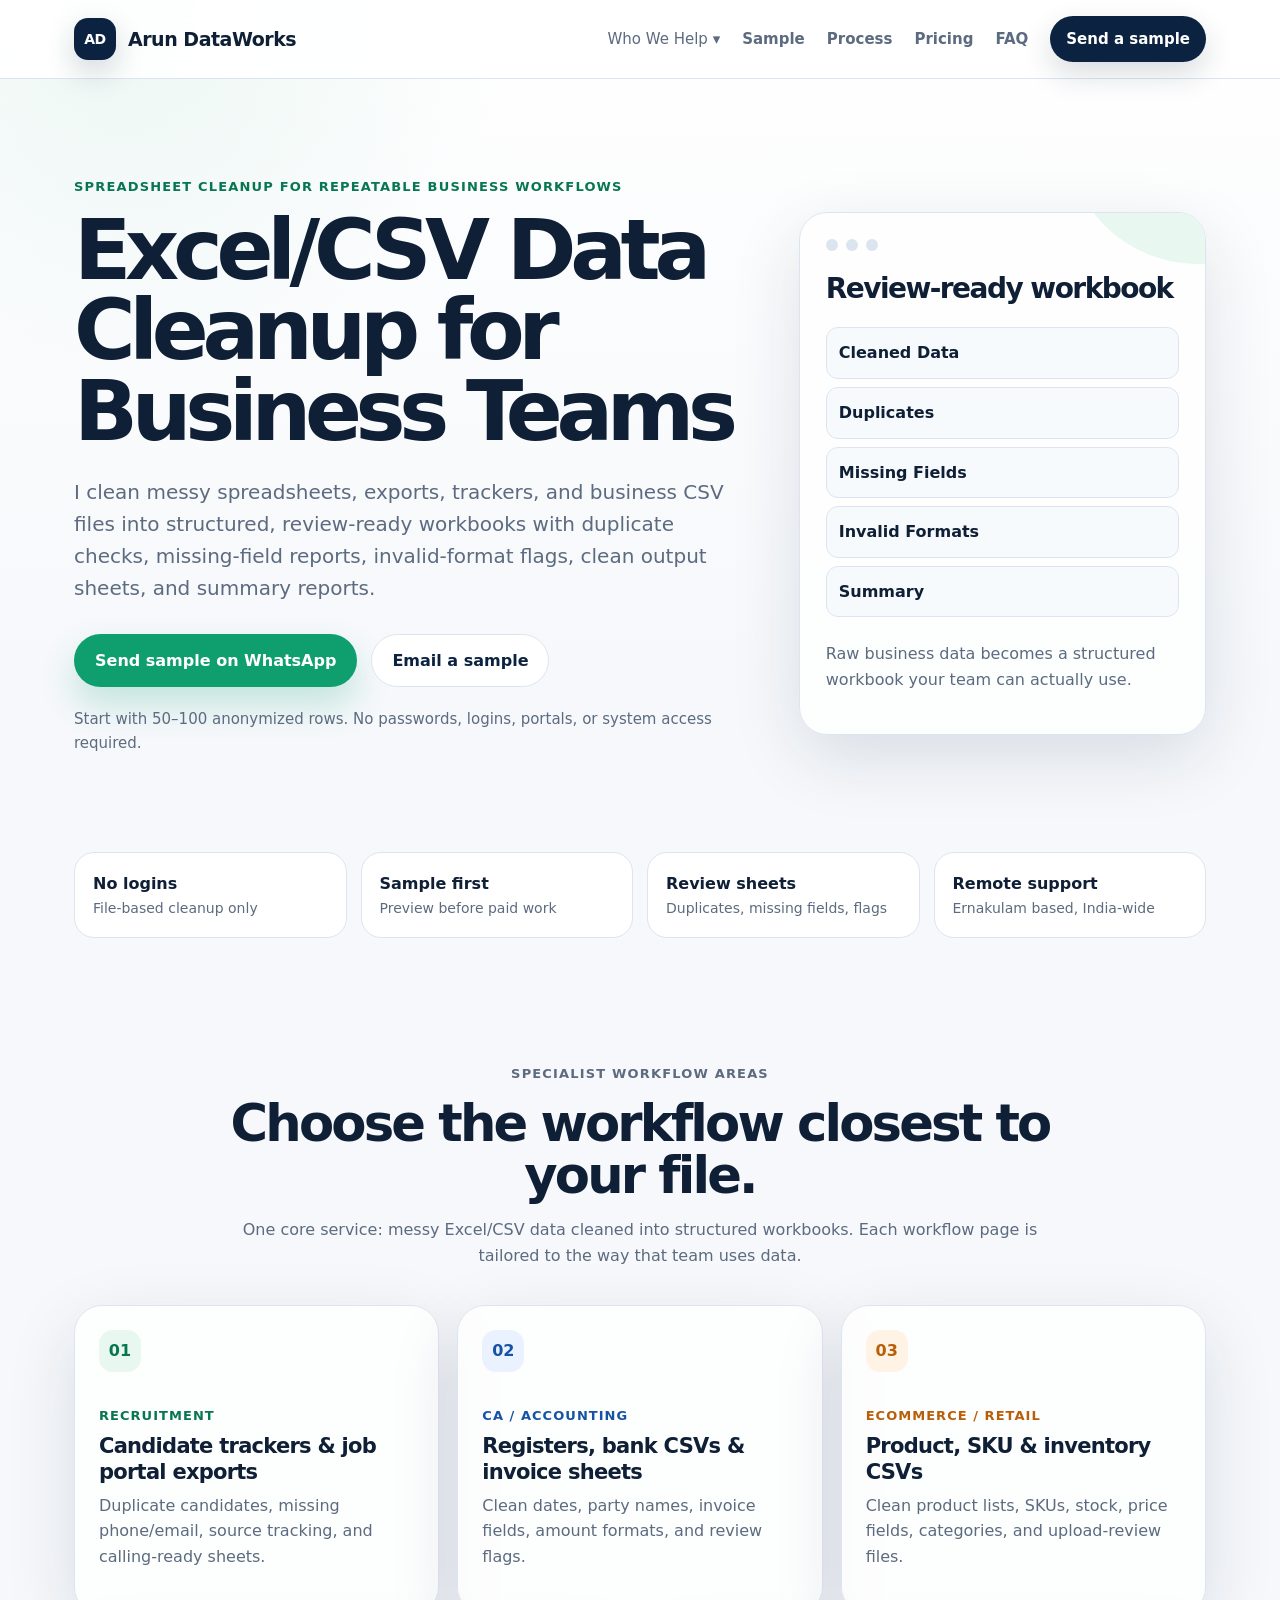
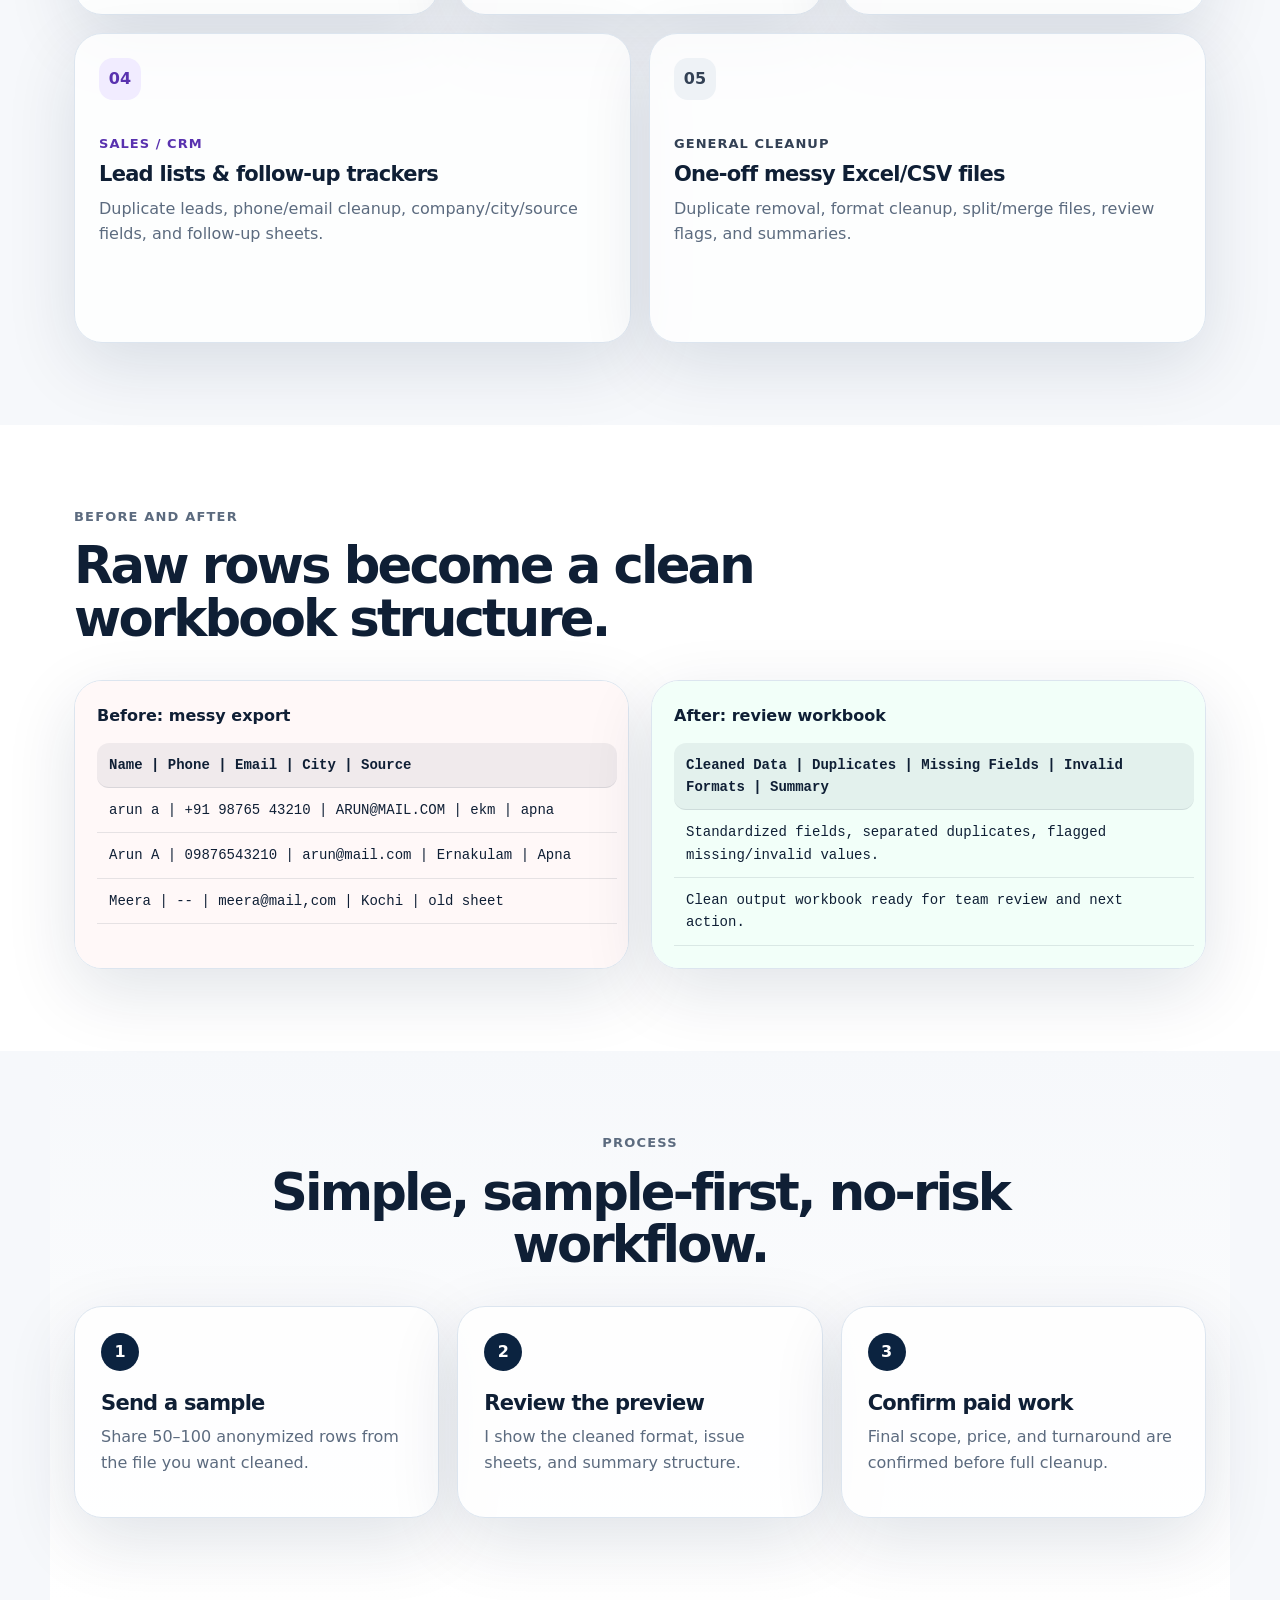
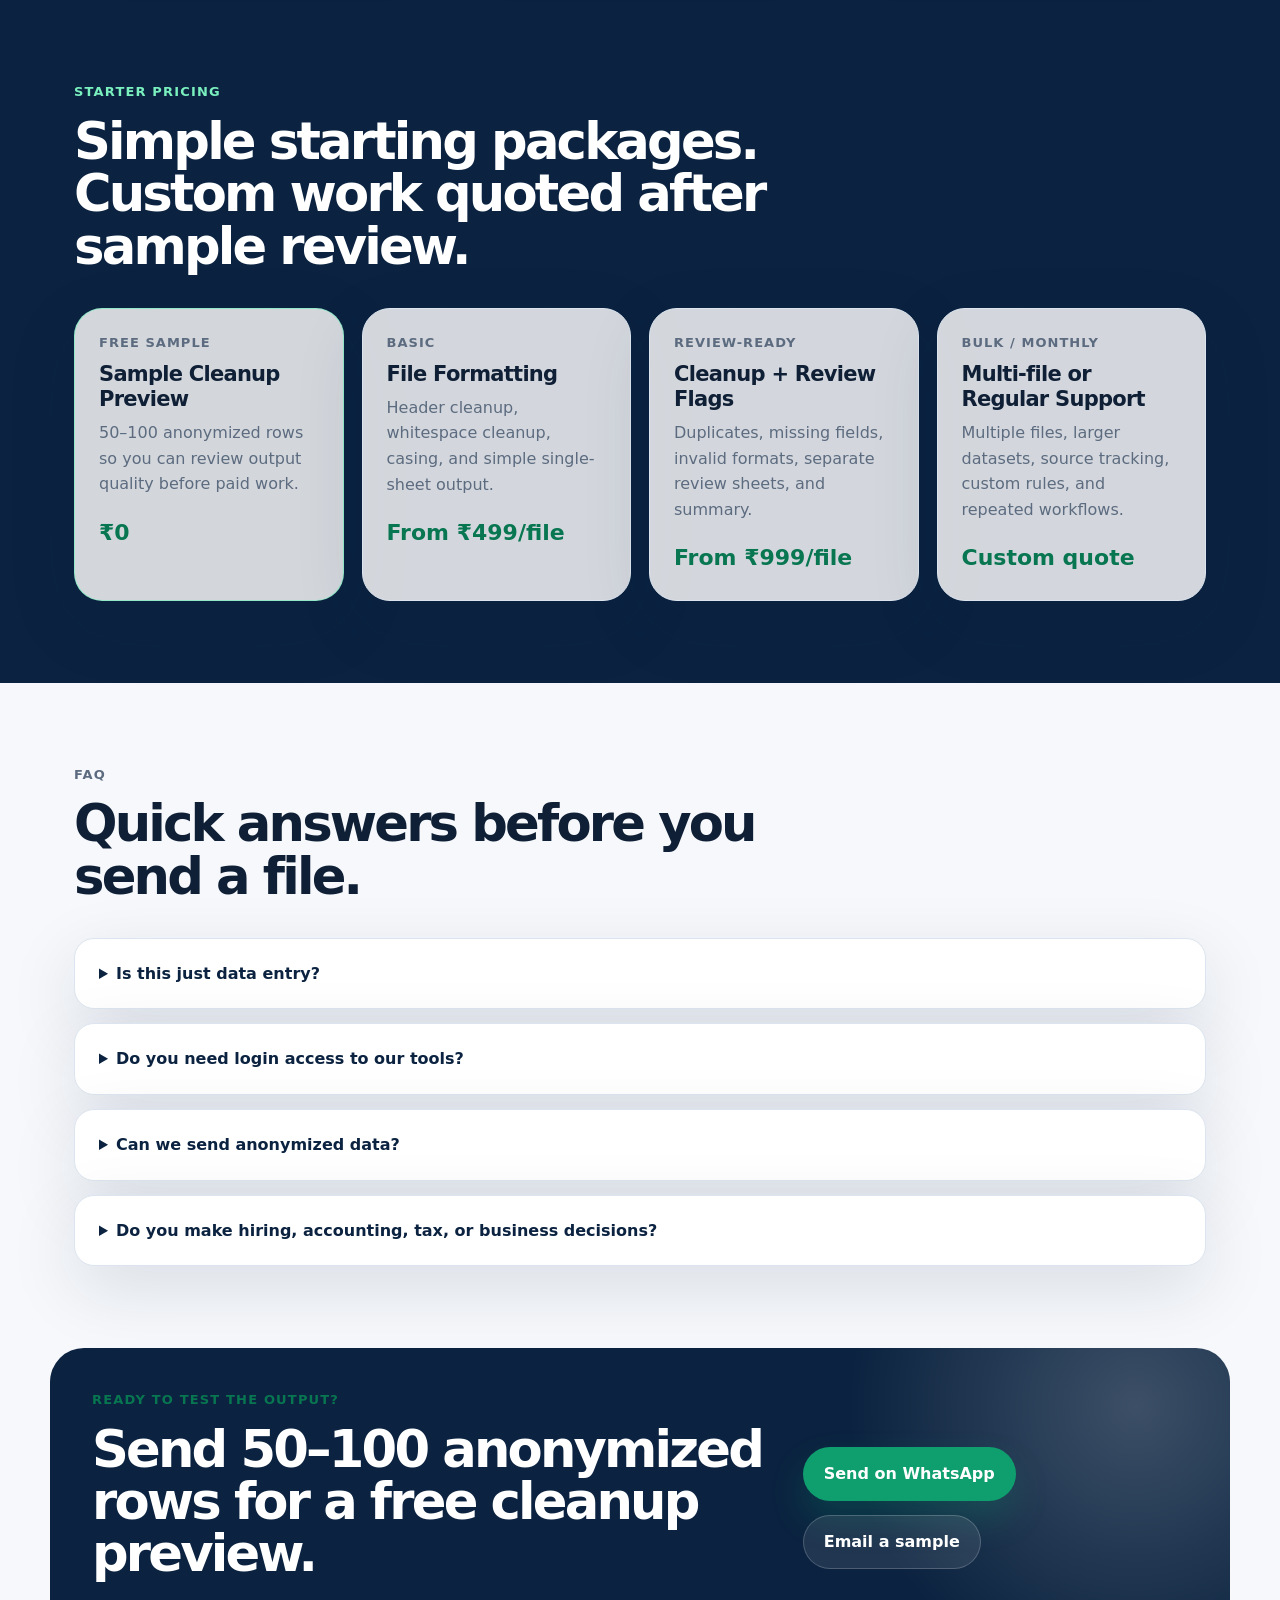
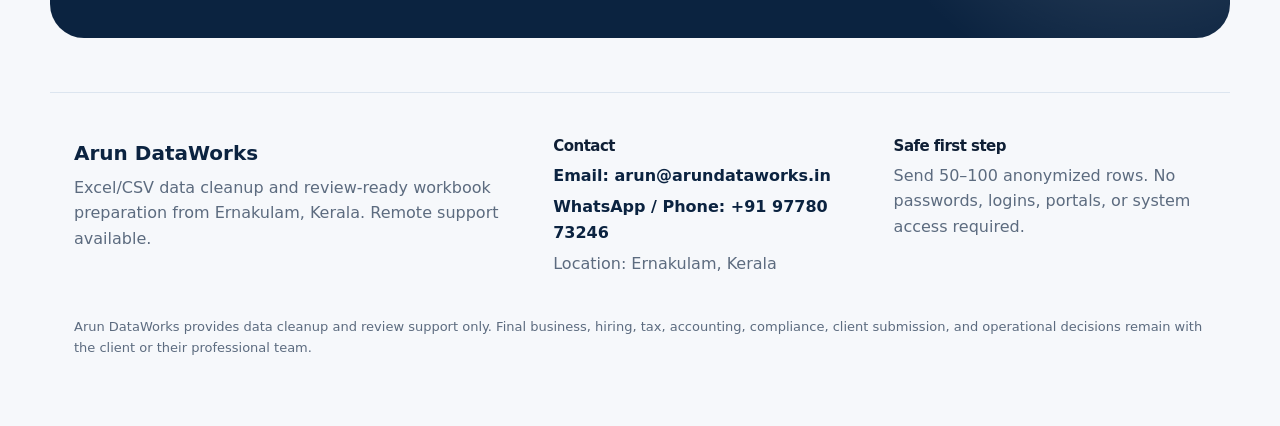
==== commit 2d130042: "Refine contact CTAs and footer details" ====
--- a/index.html
+++ b/index.html
@@ -51,8 +51,8 @@
         clean output sheets, and summary reports.
       </p>
       <div class="hero-actions">
-        <a class="button primary" href="https://wa.me/919778073246">Send a sample on WhatsApp</a>
-        <a class="button secondary" href="mailto:arun@arundataworks.in">Email arun@arundataworks.in</a>
+        <a class="button primary" href="https://wa.me/919778073246">Send sample on WhatsApp</a>
+        <a class="button secondary" href="mailto:arun@arundataworks.in">Email a sample</a>
       </div>
       <p class="trust-note">Start with 50–100 anonymized rows. No passwords, logins, portals, or system access required.</p>
     </div>
@@ -233,8 +233,8 @@
     <h2>Send 50–100 anonymized rows for a free cleanup preview.</h2>
   </div>
   <div class="hero-actions">
-    <a class="button primary" href="https://wa.me/919778073246">WhatsApp Arun</a>
-    <a class="button secondary dark" href="mailto:arun@arundataworks.in">Email Arun</a>
+    <a class="button primary" href="https://wa.me/919778073246">Send on WhatsApp</a>
+    <a class="button secondary dark" href="mailto:arun@arundataworks.in">Email a sample</a>
   </div>
 </section>
 
@@ -248,9 +248,9 @@
     </div>
     <div>
       <h3>Contact</h3>
-      <a href="https://arundataworks.in">arundataworks.in</a>
-      <a href="mailto:arun@arundataworks.in">arun@arundataworks.in</a>
-      <a href="https://wa.me/919778073246">WhatsApp: +91 97780 73246</a>
+      <a href="mailto:arun@arundataworks.in">Email: arun@arundataworks.in</a>
+      <a href="https://wa.me/919778073246">WhatsApp / Phone: +91 97780 73246</a>
+      <p>Location: Ernakulam, Kerala</p>
     </div>
     <div>
       <h3>Safe first step</h3>
